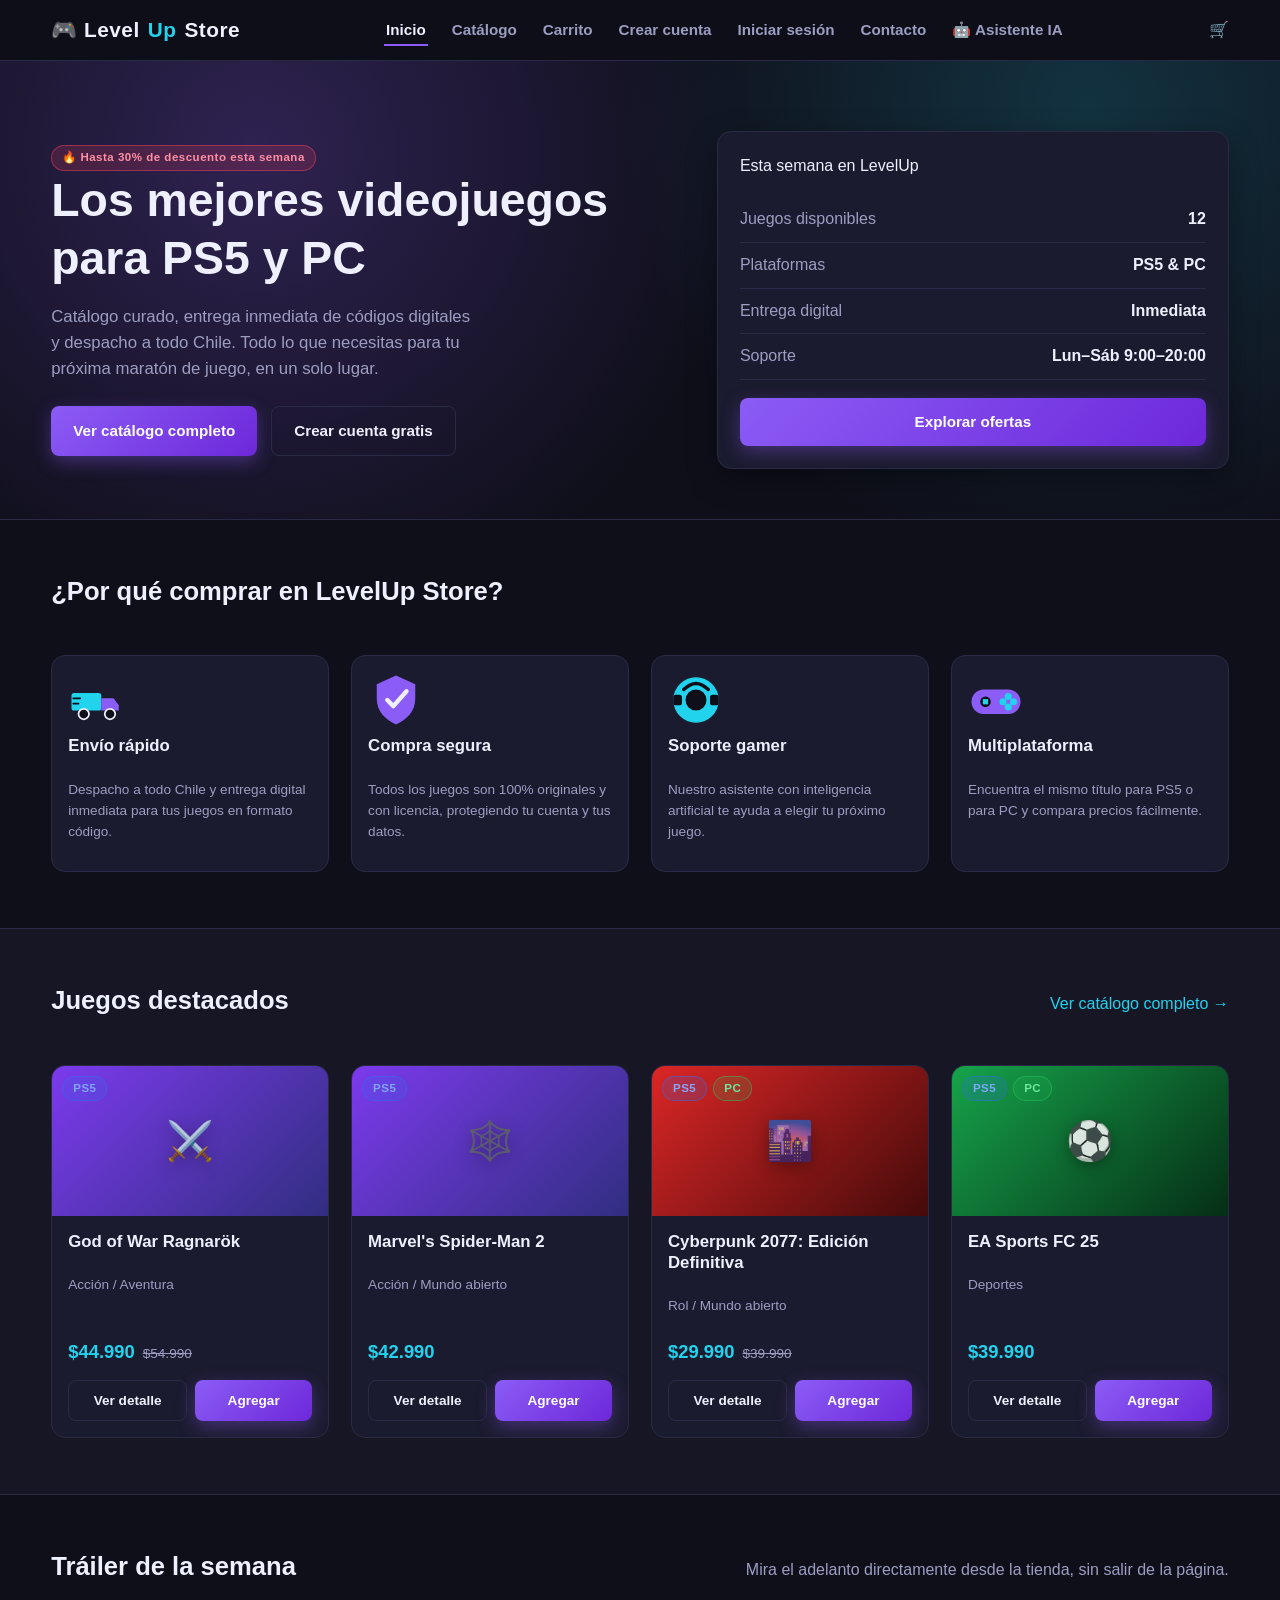
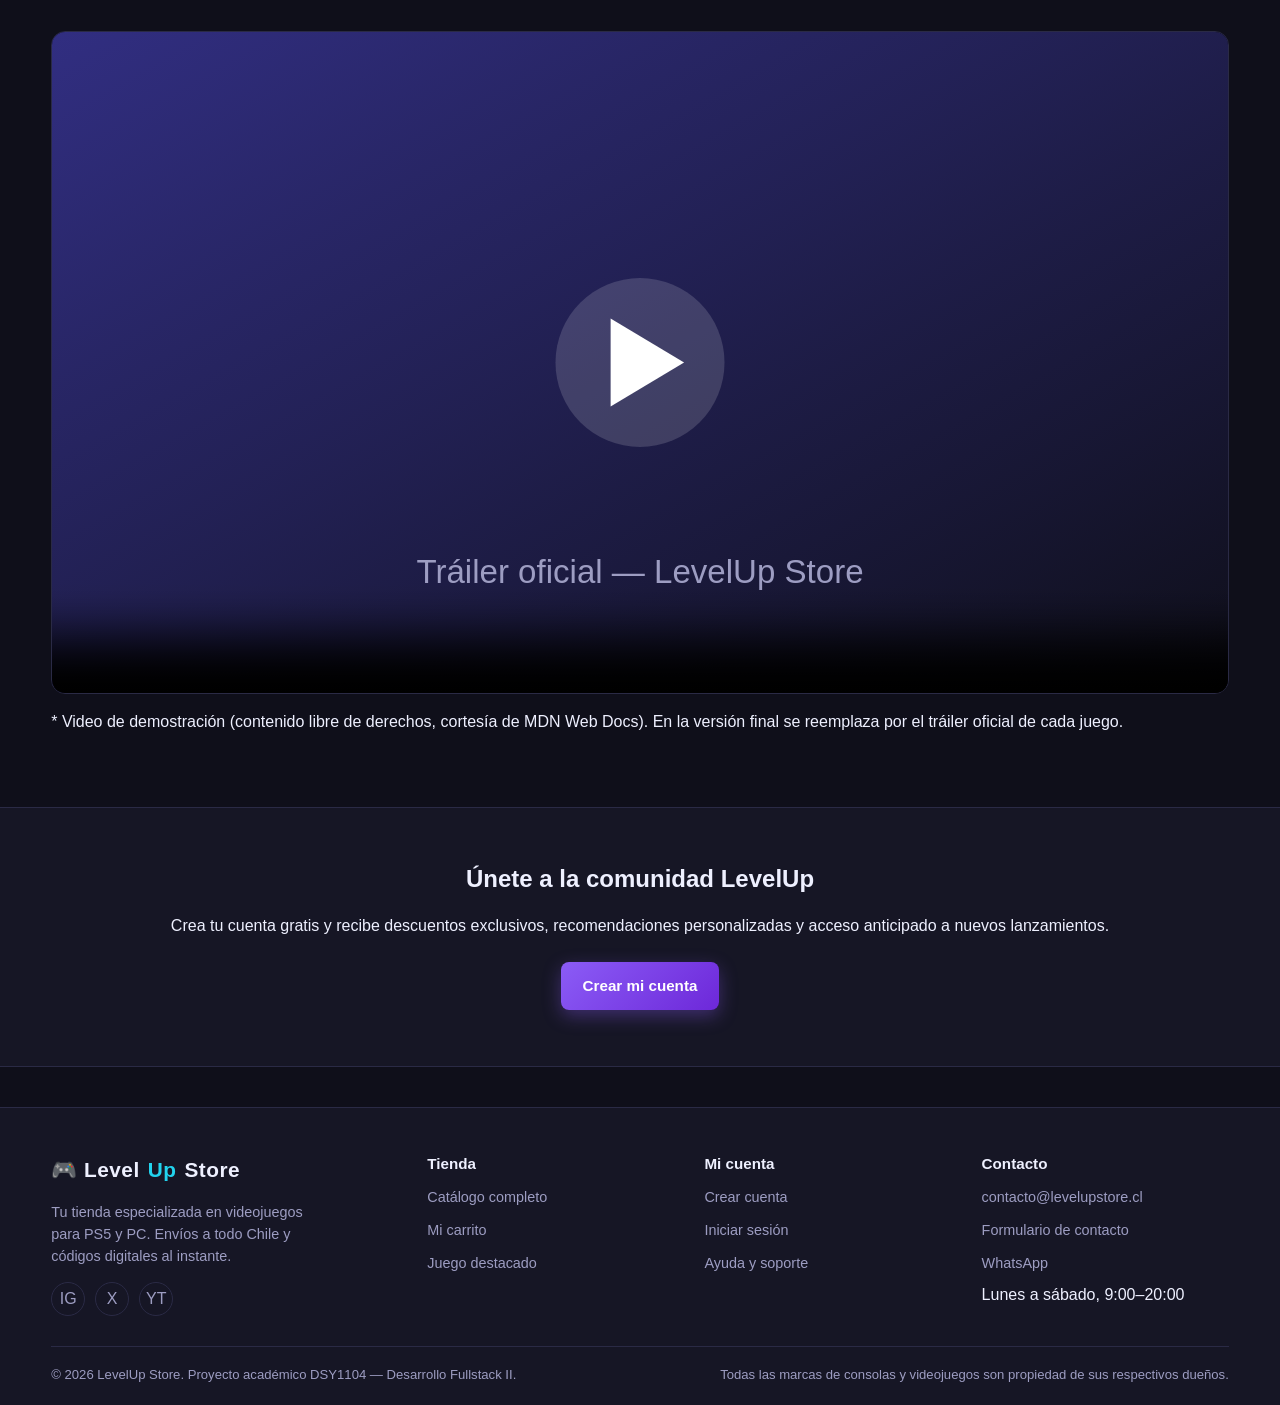
==== levelup-store/index.html @ f084bbf2 "Add files via upload version final pagina, quedan detalles" ====
<!DOCTYPE html>
<html lang="es">
<head>
    <meta charset="UTF-8">
    <meta name="viewport" content="width=device-width, initial-scale=1.0">
    <title>LevelUp Store | Tienda de videojuegos para PS5 y PC</title>
    <meta name="description" content="LevelUp Store: compra videojuegos originales para PlayStation 5 y PC. Envíos a todo Chile, códigos digitales al instante y soporte especializado.">
    <link rel="stylesheet" href="assets/css/styles.css">
</head>

<body>

    <a class="skip-link" href="#contenido">Saltar al contenido principal</a>

    <!-- =====================================================
         HEADER + NAV (presente en todas las páginas)
         ===================================================== -->
    <header class="site-header">
        <div class="contenedor navbar">

            <a href="index.html" class="logo">
                🎮 Level<span class="acento">Up</span> Store
            </a>

            <button
                id="botonMenu"
                class="menu-toggle"
                aria-label="Abrir menú de navegación"
                aria-expanded="false"
                aria-controls="navLinks">
                ☰
            </button>

            <ul id="navLinks" class="nav-links">
                <li><a href="index.html">Inicio</a></li>
                <li><a href="catalogo.html">Catálogo</a></li>
                <li><a href="carrito.html">Carrito</a></li>
                <li><a href="registro.html">Crear cuenta</a></li>
                <li><a href="login.html">Iniciar sesión</a></li>
                <li><a href="contacto.html">Contacto</a></li>
                <li><a href="asistente.html">🤖 Asistente IA</a></li>
            </ul>

            <div class="nav-acciones">
                <a href="carrito.html" class="carrito-link" aria-label="Ver carrito de compras">
                    🛒 <span id="carritoContador" class="carrito-badge" style="display:none;">0</span>
                </a>
            </div>

        </div>
    </header>


    <main id="contenido">

        <!-- =====================================================
             HERO / INICIO
             ===================================================== -->
        <section id="inicio" class="hero">
            <div class="contenedor hero-grid">

                <div>
                    <span class="badge badge-oferta">🔥 Hasta 30% de descuento esta semana</span>
                    <h1>Los mejores videojuegos para <span class="acento">PS5</span> y <span class="acento">PC</span></h1>
                    <p class="subtitulo">
                        Catálogo curado, entrega inmediata de códigos digitales y despacho
                        a todo Chile. Todo lo que necesitas para tu próxima maratón de
                        juego, en un solo lugar.
                    </p>

                    <div class="hero-acciones">
                        <a href="catalogo.html" class="btn btn-primario">Ver catálogo completo</a>
                        <a href="registro.html" class="btn btn-secundario">Crear cuenta gratis</a>
                    </div>
                </div>

                <div class="hero-visual" aria-hidden="false">
                    <p class="ayuda" style="margin-top:0;">Esta semana en LevelUp</p>
                    <ul class="lista-especificaciones">
                        <li><span>Juegos disponibles</span><strong id="statTotalJuegos">12</strong></li>
                        <li><span>Plataformas</span><strong>PS5 &amp; PC</strong></li>
                        <li><span>Entrega digital</span><strong>Inmediata</strong></li>
                        <li><span>Soporte</span><strong>Lun–Sáb 9:00–20:00</strong></li>
                    </ul>
                    <a href="catalogo.html" class="btn btn-primario btn-ancho">Explorar ofertas</a>
                </div>

            </div>
        </section>


        <!-- =====================================================
             POR QUÉ ELEGIRNOS (uso de <article> dentro de <section>)
             ===================================================== -->
        <section class="seccion" aria-labelledby="tituloBeneficios">
            <div class="contenedor">

                <div class="seccion-titulo">
                    <h2 id="tituloBeneficios">¿Por qué comprar en LevelUp Store?</h2>
                </div>

                <div class="grilla-juegos" style="grid-template-columns: repeat(auto-fill, minmax(220px,1fr));">

                    <article class="tarjeta-juego">
                        <div class="cuerpo">
                            <img src="assets/img/icono-envio.svg" width="56" height="56" alt="Ícono de camión de reparto representando envío rápido">
                            <h3>Envío rápido</h3>
                            <p class="genero">Despacho a todo Chile y entrega digital inmediata para tus juegos en formato código.</p>
                        </div>
                    </article>

                    <article class="tarjeta-juego">
                        <div class="cuerpo">
                            <img src="assets/img/icono-seguridad.svg" width="56" height="56" alt="Ícono de escudo representando compra segura">
                            <h3>Compra segura</h3>
                            <p class="genero">Todos los juegos son 100% originales y con licencia, protegiendo tu cuenta y tus datos.</p>
                        </div>
                    </article>

                    <article class="tarjeta-juego">
                        <div class="cuerpo">
                            <img src="assets/img/icono-soporte.svg" width="56" height="56" alt="Ícono de auriculares representando soporte al cliente">
                            <h3>Soporte gamer</h3>
                            <p class="genero">Nuestro asistente con inteligencia artificial te ayuda a elegir tu próximo juego.</p>
                        </div>
                    </article>

                    <article class="tarjeta-juego">
                        <div class="cuerpo">
                            <img src="assets/img/icono-controller.svg" width="56" height="56" alt="Ícono de control de videojuegos">
                            <h3>Multiplataforma</h3>
                            <p class="genero">Encuentra el mismo título para PS5 o para PC y compara precios fácilmente.</p>
                        </div>
                    </article>

                </div>
            </div>
        </section>


        <!-- =====================================================
             JUEGOS DESTACADOS
             ===================================================== -->
        <section class="seccion franja-alterna" aria-labelledby="tituloDestacados">
            <div class="contenedor">

                <div class="seccion-titulo">
                    <h2 id="tituloDestacados">Juegos destacados</h2>
                    <p><a href="catalogo.html">Ver catálogo completo →</a></p>
                </div>

                <div class="grilla-juegos">

                    <article class="tarjeta-juego">
                        <div class="portada tema-accion">
                            <div class="etiquetas"><span class="badge badge-ps5">PS5</span></div>
                            <span class="icono">⚔️</span>
                        </div>
                        <div class="cuerpo">
                            <h3>God of War Ragnarök</h3>
                            <p class="genero">Acción / Aventura</p>
                            <div class="precio">
                                <span class="actual">$44.990</span>
                                <span class="anterior">$54.990</span>
                            </div>
                            <div class="acciones">
                                <a href="producto.html?id=gow-ragnarok" class="btn btn-secundario">Ver detalle</a>
                                <button type="button" class="btn btn-primario" data-agregar="gow-ragnarok">Agregar</button>
                            </div>
                        </div>
                    </article>

                    <article class="tarjeta-juego">
                        <div class="portada tema-accion">
                            <div class="etiquetas"><span class="badge badge-ps5">PS5</span></div>
                            <span class="icono">🕸️</span>
                        </div>
                        <div class="cuerpo">
                            <h3>Marvel's Spider-Man 2</h3>
                            <p class="genero">Acción / Mundo abierto</p>
                            <div class="precio"><span class="actual">$42.990</span></div>
                            <div class="acciones">
                                <a href="producto.html?id=spiderman-2" class="btn btn-secundario">Ver detalle</a>
                                <button type="button" class="btn btn-primario" data-agregar="spiderman-2">Agregar</button>
                            </div>
                        </div>
                    </article>

                    <article class="tarjeta-juego">
                        <div class="portada tema-rol">
                            <div class="etiquetas"><span class="badge badge-ps5">PS5</span><span class="badge badge-pc">PC</span></div>
                            <span class="icono">🌆</span>
                        </div>
                        <div class="cuerpo">
                            <h3>Cyberpunk 2077: Edición Definitiva</h3>
                            <p class="genero">Rol / Mundo abierto</p>
                            <div class="precio">
                                <span class="actual">$29.990</span>
                                <span class="anterior">$39.990</span>
                            </div>
                            <div class="acciones">
                                <a href="producto.html?id=cyberpunk" class="btn btn-secundario">Ver detalle</a>
                                <button type="button" class="btn btn-primario" data-agregar="cyberpunk">Agregar</button>
                            </div>
                        </div>
                    </article>

                    <article class="tarjeta-juego">
                        <div class="portada tema-deporte">
                            <div class="etiquetas"><span class="badge badge-ps5">PS5</span><span class="badge badge-pc">PC</span></div>
                            <span class="icono">⚽</span>
                        </div>
                        <div class="cuerpo">
                            <h3>EA Sports FC 25</h3>
                            <p class="genero">Deportes</p>
                            <div class="precio"><span class="actual">$39.990</span></div>
                            <div class="acciones">
                                <a href="producto.html?id=eafc25" class="btn btn-secundario">Ver detalle</a>
                                <button type="button" class="btn btn-primario" data-agregar="eafc25">Agregar</button>
                            </div>
                        </div>
                    </article>

                </div>
            </div>
        </section>


        <!-- =====================================================
             VIDEO EMBEBIDO (tráiler)
             ===================================================== -->
        <section class="seccion" aria-labelledby="tituloTrailer">
            <div class="contenedor">

                <div class="seccion-titulo">
                    <h2 id="tituloTrailer">Tráiler de la semana</h2>
                    <p>Mira el adelanto directamente desde la tienda, sin salir de la página.</p>
                </div>

                <div class="video-envoltura">
                    <video
                        controls
                        preload="metadata"
                        poster="assets/img/poster-trailer.svg"
                        aria-label="Tráiler de videojuego de ejemplo">
                        <source src="https://interactive-examples.mdn.mozilla.net/media/cc0-videos/flower.mp4" type="video/mp4">
                        Tu navegador no soporta la reproducción de video incrustado.
                        <a href="https://interactive-examples.mdn.mozilla.net/media/cc0-videos/flower.mp4">
                            Descarga el video aquí
                        </a>.
                    </video>
                </div>
                <p class="ayuda">
                    * Video de demostración (contenido libre de derechos, cortesía de MDN Web Docs).
                    En la versión final se reemplaza por el tráiler oficial de cada juego.
                </p>

            </div>
        </section>


        <!-- =====================================================
             LLAMADO A LA ACCIÓN FINAL
             ===================================================== -->
        <section class="seccion franja-alterna" aria-labelledby="tituloCta">
            <div class="contenedor" style="text-align:center;">
                <h2 id="tituloCta">Únete a la comunidad LevelUp</h2>
                <p class="subtitulo" style="margin:0 auto 24px;">
                    Crea tu cuenta gratis y recibe descuentos exclusivos, recomendaciones
                    personalizadas y acceso anticipado a nuevos lanzamientos.
                </p>
                <a href="registro.html" class="btn btn-primario">Crear mi cuenta</a>
            </div>
        </section>

    </main>


    <!-- =====================================================
         FOOTER (presente en todas las páginas)
         ===================================================== -->
    <footer class="site-footer">
        <div class="contenedor footer-grid">

            <div class="footer-marca">
                <a href="index.html" class="logo">🎮 Level<span class="acento">Up</span> Store</a>
                <p>Tu tienda especializada en videojuegos para PS5 y PC. Envíos a todo Chile y códigos digitales al instante.</p>
                <div class="footer-social" aria-label="Redes sociales">
                    <a href="#" aria-label="Instagram">IG</a>
                    <a href="#" aria-label="X (Twitter)">X</a>
                    <a href="#" aria-label="YouTube">YT</a>
                </div>
            </div>

            <div>
                <h4>Tienda</h4>
                <ul>
                    <li><a href="catalogo.html">Catálogo completo</a></li>
                    <li><a href="carrito.html">Mi carrito</a></li>
                    <li><a href="producto.html?id=gow-ragnarok">Juego destacado</a></li>
                </ul>
            </div>

            <div>
                <h4>Mi cuenta</h4>
                <ul>
                    <li><a href="registro.html">Crear cuenta</a></li>
                    <li><a href="login.html">Iniciar sesión</a></li>
                    <li><a href="contacto.html">Ayuda y soporte</a></li>
                </ul>
            </div>

            <div>
                <h4>Contacto</h4>
                <ul>
                    <li><a href="mailto:contacto@levelupstore.cl">contacto@levelupstore.cl</a></li>
                    <li><a href="contacto.html">Formulario de contacto</a></li>
                    <li><a href="https://wa.me/56900000000" target="_blank" rel="noopener">WhatsApp</a></li>
                    <li>Lunes a sábado, 9:00–20:00</li>
                </ul>
            </div>

        </div>

        <div class="contenedor footer-legal">
            <span>© <span id="anioActual">2026</span> LevelUp Store. Proyecto académico DSY1104 — Desarrollo Fullstack II.</span>
            <span>Todas las marcas de consolas y videojuegos son propiedad de sus respectivos dueños.</span>
        </div>
    </footer>


    <script src="assets/js/datos-juegos.js"></script>
    <script src="assets/js/main.js"></script>
    <script>
        // Conecta los botones "Agregar" de esta página con el carrito global.
        document.querySelectorAll("[data-agregar]").forEach(function (boton) {
            boton.addEventListener("click", function () {
                const juego = buscarJuegoPorId(boton.dataset.agregar);
                if (juego) {
                    agregarAlCarrito(juego);
                }
            });
        });
    </script>

</body>
</html>
---- levelup-store/assets/css/styles.css ----
/* =========================================================================
   LEVELUP STORE — HOJA DE ESTILOS EXTERNA PERSONALIZADA
   Se enlaza desde TODAS las páginas HTML del sitio para garantizar una
   apariencia visual consistente (Requisito 1.d de la Evaluación Parcial 1).
   No depende de ningún framework externo (Bootstrap, Tailwind, etc.):
   100% CSS propio, para que el sitio funcione también sin conexión a
   internet durante la presentación.
   ========================================================================= */

/* -------------------------------------------------------------------------
   1. VARIABLES GLOBALES (Design Tokens)
   ------------------------------------------------------------------------- */
:root {
    --bg: #0f0f1a;
    --bg-alt: #161625;
    --bg-card: #1b1b2f;
    --borde: #2a2a45;

    --texto: #eef0ff;
    --texto-muted: #9d9dc2;

    --primario: #8b5cf6;
    --primario-oscuro: #6d28d9;
    --secundario: #22d3ee;
    --exito: #22c55e;
    --peligro: #f43f5e;
    --advertencia: #f59e0b;

    --ps5: #2f6fed;
    --pc: #22c55e;

    --radius: 14px;
    --radius-sm: 8px;
    --sombra: 0 10px 30px rgba(0, 0, 0, 0.35);
    --transicion: 0.2s ease-in-out;

    --fuente: "Segoe UI", Roboto, "Helvetica Neue", Arial, sans-serif;
}

/* -------------------------------------------------------------------------
   2. RESET Y BASE
   ------------------------------------------------------------------------- */
* {
    box-sizing: border-box;
}

html {
    scroll-behavior: smooth;
}

body {
    margin: 0;
    font-family: var(--fuente);
    background-color: var(--bg);
    color: var(--texto);
    line-height: 1.55;
}

img, svg, video {
    max-width: 100%;
    display: block;
}

a {
    color: var(--secundario);
    text-decoration: none;
}

a:hover {
    text-decoration: underline;
}

h1, h2, h3, h4 {
    line-height: 1.25;
    margin-top: 0;
}

.contenedor {
    width: 92%;
    max-width: 1180px;
    margin: 0 auto;
}

.skip-link {
    position: absolute;
    left: -999px;
    top: 0;
    background: var(--secundario);
    color: #05121a;
    padding: 8px 14px;
    border-radius: var(--radius-sm);
    z-index: 999;
}

.skip-link:focus {
    left: 10px;
    top: 10px;
}

.oculto-visualmente {
    position: absolute;
    width: 1px;
    height: 1px;
    overflow: hidden;
    clip: rect(0 0 0 0);
}

/* -------------------------------------------------------------------------
   3. ENCABEZADO / NAVEGACIÓN (header + nav, en todas las páginas)
   ------------------------------------------------------------------------- */
.site-header {
    position: sticky;
    top: 0;
    z-index: 50;
    background: rgba(15, 15, 26, 0.92);
    backdrop-filter: blur(6px);
    border-bottom: 1px solid var(--borde);
}

.navbar {
    display: flex;
    align-items: center;
    justify-content: space-between;
    padding: 14px 0;
}

.logo {
    display: flex;
    align-items: center;
    gap: 8px;
    font-size: 1.3rem;
    font-weight: 800;
    color: var(--texto);
    letter-spacing: 0.5px;
}

.logo span.acento {
    color: var(--secundario);
}

.nav-links {
    display: flex;
    align-items: center;
    gap: 22px;
    list-style: none;
    margin: 0;
    padding: 0;
}

.nav-links a {
    color: var(--texto-muted);
    font-weight: 600;
    font-size: 0.95rem;
    padding: 6px 2px;
    border-bottom: 2px solid transparent;
}

.nav-links a:hover,
.nav-links a.activo {
    color: var(--texto);
    text-decoration: none;
    border-bottom-color: var(--primario);
}

.nav-acciones {
    display: flex;
    align-items: center;
    gap: 14px;
}

.carrito-link {
    position: relative;
    display: inline-flex;
    align-items: center;
    gap: 6px;
    color: var(--texto);
    font-weight: 700;
}

.carrito-badge {
    background: var(--peligro);
    color: white;
    font-size: 0.7rem;
    font-weight: 800;
    padding: 1px 6px;
    border-radius: 999px;
    min-width: 18px;
    text-align: center;
}

.menu-toggle {
    display: none;
    background: none;
    border: 1px solid var(--borde);
    border-radius: var(--radius-sm);
    color: var(--texto);
    font-size: 1.3rem;
    padding: 4px 10px;
    cursor: pointer;
}

@media (max-width: 860px) {
    .menu-toggle {
        display: inline-flex;
    }

    .nav-links {
        position: absolute;
        top: 100%;
        left: 0;
        right: 0;
        background: var(--bg-alt);
        border-bottom: 1px solid var(--borde);
        flex-direction: column;
        align-items: flex-start;
        gap: 4px;
        padding: 10px 5%;
        display: none;
    }

    .nav-links.abierto {
        display: flex;
    }

    .nav-links a {
        width: 100%;
        padding: 10px 0;
        border-bottom: 1px solid var(--borde);
    }
}

/* -------------------------------------------------------------------------
   4. BOTONES Y BADGES
   ------------------------------------------------------------------------- */
.btn {
    display: inline-flex;
    align-items: center;
    justify-content: center;
    gap: 8px;
    padding: 12px 22px;
    border: none;
    border-radius: var(--radius-sm);
    font-weight: 700;
    font-size: 0.95rem;
    cursor: pointer;
    transition: transform var(--transicion), box-shadow var(--transicion), background var(--transicion);
    text-decoration: none;
}

.btn:active {
    transform: scale(0.97);
}

.btn-primario {
    background: linear-gradient(135deg, var(--primario), var(--primario-oscuro));
    color: white;
    box-shadow: 0 6px 18px rgba(139, 92, 246, 0.35);
}

.btn-primario:hover {
    box-shadow: 0 8px 22px rgba(139, 92, 246, 0.5);
}

.btn-secundario {
    background: transparent;
    color: var(--texto);
    border: 1px solid var(--borde);
}

.btn-secundario:hover {
    border-color: var(--secundario);
    color: var(--secundario);
}

.btn-exito {
    background: var(--exito);
    color: #06210f;
}

.btn-whatsapp {
    background: #22c55e;
    color: #06210f;
}

.btn-ancho {
    width: 100%;
}

.btn:disabled {
    opacity: 0.6;
    cursor: not-allowed;
}

.badge {
    display: inline-block;
    padding: 3px 10px;
    border-radius: 999px;
    font-size: 0.72rem;
    font-weight: 800;
    letter-spacing: 0.5px;
}

.badge-ps5 {
    background: rgba(47, 111, 237, 0.18);
    color: #7fa8ff;
    border: 1px solid rgba(47, 111, 237, 0.5);
}

.badge-pc {
    background: rgba(34, 197, 94, 0.15);
    color: #6ee7a0;
    border: 1px solid rgba(34, 197, 94, 0.5);
}

.badge-oferta {
    background: rgba(244, 63, 94, 0.18);
    color: #ff8fa3;
    border: 1px solid rgba(244, 63, 94, 0.5);
}

/* -------------------------------------------------------------------------
   5. HERO / SECCIONES DE INTRODUCCIÓN
   ------------------------------------------------------------------------- */
.hero {
    padding: 70px 0 50px;
    background: radial-gradient(circle at 20% 20%, rgba(139, 92, 246, 0.25), transparent 45%),
                radial-gradient(circle at 85% 10%, rgba(34, 211, 238, 0.18), transparent 40%);
    border-bottom: 1px solid var(--borde);
}

.hero-grid {
    display: grid;
    grid-template-columns: 1.1fr 0.9fr;
    gap: 40px;
    align-items: center;
}

.hero h1 {
    font-size: clamp(1.9rem, 4vw, 2.9rem);
    margin-bottom: 14px;
}

.hero p.subtitulo {
    color: var(--texto-muted);
    font-size: 1.05rem;
    max-width: 46ch;
    margin-bottom: 24px;
}

.hero-acciones {
    display: flex;
    gap: 14px;
    flex-wrap: wrap;
}

.hero-visual {
    background: var(--bg-card);
    border: 1px solid var(--borde);
    border-radius: var(--radius);
    padding: 22px;
    box-shadow: var(--sombra);
}

@media (max-width: 860px) {
    .hero-grid {
        grid-template-columns: 1fr;
    }
}

.page-hero {
    padding: 46px 0;
    border-bottom: 1px solid var(--borde);
    background: linear-gradient(180deg, rgba(139, 92, 246, 0.12), transparent);
}

.page-hero p {
    color: var(--texto-muted);
    max-width: 60ch;
}

/* -------------------------------------------------------------------------
   6. SECCIONES GENERALES
   ------------------------------------------------------------------------- */
.seccion {
    padding: 56px 0;
}

.seccion-titulo {
    display: flex;
    align-items: baseline;
    justify-content: space-between;
    gap: 12px;
    margin-bottom: 26px;
    flex-wrap: wrap;
}

.seccion-titulo h2 {
    font-size: 1.6rem;
}

.seccion-titulo p {
    color: var(--texto-muted);
    margin: 4px 0 0;
}

.franja-alterna {
    background: var(--bg-alt);
    border-top: 1px solid var(--borde);
    border-bottom: 1px solid var(--borde);
}

/* -------------------------------------------------------------------------
   7. GRILLA DE PRODUCTOS (articles de juegos)
   ------------------------------------------------------------------------- */
.grilla-juegos {
    display: grid;
    grid-template-columns: repeat(auto-fill, minmax(240px, 1fr));
    gap: 22px;
}

.tarjeta-juego {
    background: var(--bg-card);
    border: 1px solid var(--borde);
    border-radius: var(--radius);
    overflow: hidden;
    display: flex;
    flex-direction: column;
    transition: transform var(--transicion), border-color var(--transicion);
}

.tarjeta-juego:hover {
    transform: translateY(-4px);
    border-color: var(--primario);
}

.portada {
    height: 150px;
    display: flex;
    align-items: center;
    justify-content: center;
    font-size: 2.4rem;
    color: rgba(255, 255, 255, 0.85);
    position: relative;
}

.portada span.icono {
    filter: drop-shadow(0 4px 8px rgba(0, 0, 0, 0.4));
}

.portada .etiquetas {
    position: absolute;
    top: 10px;
    left: 10px;
    display: flex;
    gap: 6px;
}

.tarjeta-juego .cuerpo {
    padding: 16px;
    display: flex;
    flex-direction: column;
    gap: 8px;
    flex: 1;
}

.tarjeta-juego h3 {
    font-size: 1.05rem;
    margin: 0;
}

.tarjeta-juego .genero {
    color: var(--texto-muted);
    font-size: 0.85rem;
}

.tarjeta-juego .precio {
    margin-top: auto;
    display: flex;
    align-items: baseline;
    gap: 8px;
}

.precio .actual {
    font-size: 1.15rem;
    font-weight: 800;
    color: var(--secundario);
}

.precio .anterior {
    font-size: 0.85rem;
    color: var(--texto-muted);
    text-decoration: line-through;
}

.tarjeta-juego .cuerpo .acciones {
    display: flex;
    gap: 8px;
    margin-top: 6px;
}

.tarjeta-juego .acciones .btn {
    flex: 1;
    padding: 9px 10px;
    font-size: 0.85rem;
}

/* Gradientes distintos por género para diferenciar portadas sin usar
   imágenes con derechos de autor de terceros */
.tema-accion   { background: linear-gradient(135deg, #7c3aed, #312e81); }
.tema-mundo    { background: linear-gradient(135deg, #0891b2, #164e63); }
.tema-carreras { background: linear-gradient(135deg, #ea580c, #7c2d12); }
.tema-rol      { background: linear-gradient(135deg, #dc2626, #450a0a); }
.tema-deporte  { background: linear-gradient(135deg, #16a34a, #052e16); }
.tema-mundo2   { background: linear-gradient(135deg, #4338ca, #1e1b4b); }
.tema-sandbox  { background: linear-gradient(135deg, #ca8a04, #422006); }

/* -------------------------------------------------------------------------
   8. FILTROS DE CATÁLOGO
   ------------------------------------------------------------------------- */
.filtros {
    display: flex;
    gap: 10px;
    flex-wrap: wrap;
    margin-bottom: 26px;
}

.filtro-btn {
    background: var(--bg-card);
    border: 1px solid var(--borde);
    color: var(--texto-muted);
    padding: 9px 16px;
    border-radius: 999px;
    font-weight: 700;
    font-size: 0.85rem;
    cursor: pointer;
    transition: all var(--transicion);
}

.filtro-btn:hover {
    color: var(--texto);
}

.filtro-btn[aria-pressed="true"] {
    background: var(--primario);
    color: white;
    border-color: var(--primario);
}

.buscador {
    display: flex;
    gap: 10px;
    margin-bottom: 22px;
}

.buscador input {
    flex: 1;
}

.sin-resultados {
    text-align: center;
    color: var(--texto-muted);
    padding: 40px 0;
    display: none;
}

/* -------------------------------------------------------------------------
   9. FORMULARIOS
   ------------------------------------------------------------------------- */
.tarjeta-form {
    background: var(--bg-card);
    border: 1px solid var(--borde);
    border-radius: var(--radius);
    padding: 30px;
    box-shadow: var(--sombra);
}

.form-ancho-medio {
    max-width: 560px;
    margin: 0 auto;
}

.grupo-campo {
    margin-bottom: 20px;
}

.grupo-campo label {
    display: block;
    font-weight: 700;
    margin-bottom: 6px;
    font-size: 0.92rem;
}

.grupo-campo .ayuda {
    color: var(--texto-muted);
    font-size: 0.8rem;
    margin-top: 4px;
}

.grupo-campo .requerido {
    color: var(--peligro);
}

input,
select,
textarea {
    width: 100%;
    padding: 11px 13px;
    border-radius: var(--radius-sm);
    border: 1px solid var(--borde);
    background: var(--bg);
    color: var(--texto);
    font-size: 0.95rem;
    font-family: inherit;
}

input::placeholder,
textarea::placeholder {
    color: #6b6b93;
}

input:focus,
select:focus,
textarea:focus {
    outline: none;
    border-color: var(--secundario);
    box-shadow: 0 0 0 3px rgba(34, 211, 238, 0.18);
}

input[type="checkbox"],
input[type="radio"] {
    width: auto;
    accent-color: var(--primario);
}

input[type="range"] {
    padding: 0;
    accent-color: var(--primario);
}

input[type="color"] {
    height: 46px;
    padding: 4px;
}

/* Estados de validación (equivalentes propios a is-valid / is-invalid) */
.campo-invalido {
    border-color: var(--peligro) !important;
    box-shadow: 0 0 0 3px rgba(244, 63, 94, 0.15) !important;
}

.campo-valido {
    border-color: var(--exito) !important;
    box-shadow: 0 0 0 3px rgba(34, 197, 94, 0.15) !important;
}

.mensaje-error {
    color: #ff8095;
    font-size: 0.82rem;
    margin-top: 6px;
    min-height: 1.1em;
}

.mensaje-ok {
    color: #6ee7a0;
    font-size: 0.82rem;
    margin-top: 6px;
    min-height: 1.1em;
}

.opciones-inline {
    display: flex;
    gap: 18px;
    flex-wrap: wrap;
}

.opciones-inline label {
    display: flex;
    align-items: center;
    gap: 6px;
    font-weight: 500;
}

.check-linea {
    display: flex;
    align-items: flex-start;
    gap: 10px;
}

.check-linea label {
    font-weight: 500;
}

.medidor-fuerza {
    height: 6px;
    border-radius: 999px;
    background: var(--borde);
    margin-top: 8px;
    overflow: hidden;
}

.medidor-fuerza span {
    display: block;
    height: 100%;
    width: 0%;
    background: var(--peligro);
    transition: width var(--transicion), background var(--transicion);
}

.form-fila {
    display: grid;
    grid-template-columns: 1fr 1fr;
    gap: 16px;
}

@media (max-width: 600px) {
    .form-fila {
        grid-template-columns: 1fr;
    }
}

.mensaje-resultado {
    margin-top: 18px;
    padding: 14px 16px;
    border-radius: var(--radius-sm);
    font-weight: 600;
    display: none;
}

.mensaje-resultado.exito {
    display: block;
    background: rgba(34, 197, 94, 0.15);
    border: 1px solid rgba(34, 197, 94, 0.4);
    color: #6ee7a0;
}

.mensaje-resultado.error {
    display: block;
    background: rgba(244, 63, 94, 0.15);
    border: 1px solid rgba(244, 63, 94, 0.4);
    color: #ff8fa3;
}

/* -------------------------------------------------------------------------
   10. PRODUCTO / VIDEO EMBEBIDO
   ------------------------------------------------------------------------- */
.detalle-producto {
    display: grid;
    grid-template-columns: 1fr 1fr;
    gap: 40px;
    align-items: start;
}

@media (max-width: 900px) {
    .detalle-producto {
        grid-template-columns: 1fr;
    }
}

.video-envoltura {
    background: #000;
    border-radius: var(--radius);
    overflow: hidden;
    border: 1px solid var(--borde);
}

.video-envoltura video {
    width: 100%;
    display: block;
}

.lista-especificaciones {
    list-style: none;
    padding: 0;
    margin: 18px 0;
}

.lista-especificaciones li {
    display: flex;
    justify-content: space-between;
    padding: 10px 0;
    border-bottom: 1px solid var(--borde);
    color: var(--texto-muted);
}

.lista-especificaciones li strong {
    color: var(--texto);
}

/* -------------------------------------------------------------------------
   11. ASISTENTE IA Y WHATSAPP (contacto.html)
   ------------------------------------------------------------------------- */
.panel-ia {
    background: var(--bg-card);
    border: 1px solid var(--borde);
    border-radius: var(--radius);
    padding: 26px;
}

.aviso {
    background: rgba(245, 158, 11, 0.12);
    border: 1px solid rgba(245, 158, 11, 0.4);
    color: #ffd48a;
    padding: 12px 14px;
    border-radius: var(--radius-sm);
    font-size: 0.85rem;
    margin-bottom: 16px;
}

.respuesta-ia {
    margin-top: 16px;
    padding: 14px 16px;
    border-radius: var(--radius-sm);
    background: rgba(34, 211, 238, 0.1);
    border: 1px solid rgba(34, 211, 238, 0.35);
    display: none;
    white-space: pre-wrap;
}

.cargando-ia {
    margin-top: 14px;
    color: var(--texto-muted);
    display: none;
}

.tarjeta-whatsapp {
    text-align: center;
    padding: 34px 20px;
}

/* -------------------------------------------------------------------------
   12. PIE DE PÁGINA (footer, en todas las páginas)
   ------------------------------------------------------------------------- */
.site-footer {
    background: var(--bg-alt);
    border-top: 1px solid var(--borde);
    padding: 46px 0 20px;
    margin-top: 40px;
}

.footer-grid {
    display: grid;
    grid-template-columns: 1.4fr 1fr 1fr 1fr;
    gap: 30px;
}

@media (max-width: 860px) {
    .footer-grid {
        grid-template-columns: 1fr 1fr;
    }
}

@media (max-width: 560px) {
    .footer-grid {
        grid-template-columns: 1fr;
    }
}

.footer-grid h4 {
    font-size: 0.95rem;
    margin-bottom: 12px;
    color: var(--texto);
}

.footer-grid ul {
    list-style: none;
    padding: 0;
    margin: 0;
    display: flex;
    flex-direction: column;
    gap: 8px;
}

.footer-grid ul a {
    color: var(--texto-muted);
    font-size: 0.9rem;
}

.footer-grid ul a:hover {
    color: var(--secundario);
}

.footer-marca p {
    color: var(--texto-muted);
    font-size: 0.9rem;
    max-width: 32ch;
}

.footer-social {
    display: flex;
    gap: 10px;
    margin-top: 10px;
}

.footer-social a {
    border: 1px solid var(--borde);
    border-radius: 50%;
    width: 34px;
    height: 34px;
    display: flex;
    align-items: center;
    justify-content: center;
    color: var(--texto-muted);
}

.footer-legal {
    border-top: 1px solid var(--borde);
    margin-top: 30px;
    padding-top: 18px;
    display: flex;
    justify-content: space-between;
    flex-wrap: wrap;
    gap: 10px;
    color: var(--texto-muted);
    font-size: 0.82rem;
}

/* -------------------------------------------------------------------------
   13. MIGAS DE PAN / UTILIDADES
   ------------------------------------------------------------------------- */
.migas {
    color: var(--texto-muted);
    font-size: 0.85rem;
    margin-bottom: 18px;
}

.migas a {
    color: var(--texto-muted);
}

.toast {
    position: fixed;
    bottom: 20px;
    right: 20px;
    background: var(--bg-card);
    border: 1px solid var(--exito);
    color: var(--texto);
    padding: 14px 18px;
    border-radius: var(--radius-sm);
    box-shadow: var(--sombra);
    transform: translateY(20px);
    opacity: 0;
    pointer-events: none;
    transition: all 0.25s ease;
    z-index: 200;
}

.toast.visible {
    transform: translateY(0);
    opacity: 1;
}

.tabla-carrito {
    width: 100%;
    border-collapse: collapse;
    margin-bottom: 20px;
}

.tabla-carrito th,
.tabla-carrito td {
    text-align: left;
    padding: 12px 8px;
    border-bottom: 1px solid var(--borde);
    font-size: 0.9rem;
}

.tabla-carrito th {
    color: var(--texto-muted);
    font-weight: 700;
}

.resumen-pedido {
    background: var(--bg-card);
    border: 1px solid var(--borde);
    border-radius: var(--radius);
    padding: 22px;
}

.resumen-pedido dl {
    display: flex;
    justify-content: space-between;
    margin: 8px 0;
    color: var(--texto-muted);
}

.resumen-pedido dl.total {
    color: var(--texto);
    font-weight: 800;
    font-size: 1.1rem;
    border-top: 1px solid var(--borde);
    padding-top: 12px;
    margin-top: 12px;
}
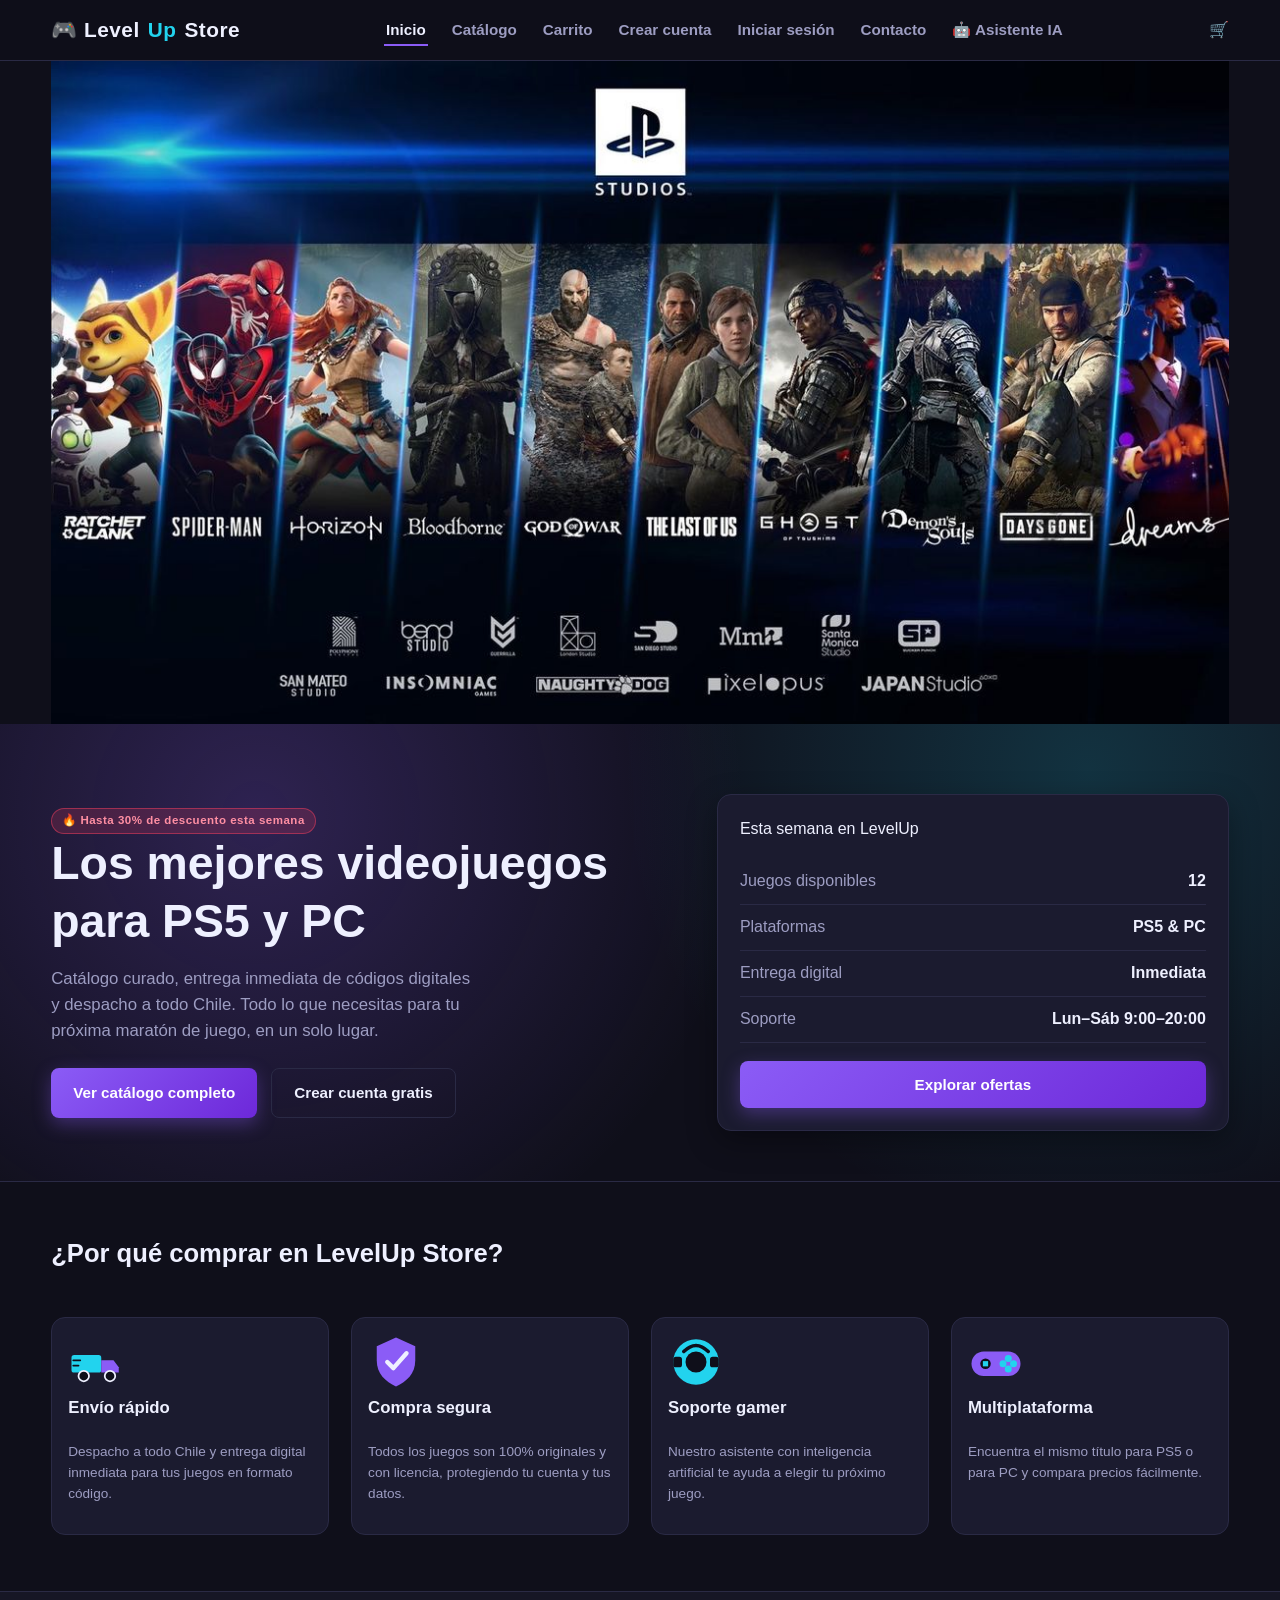
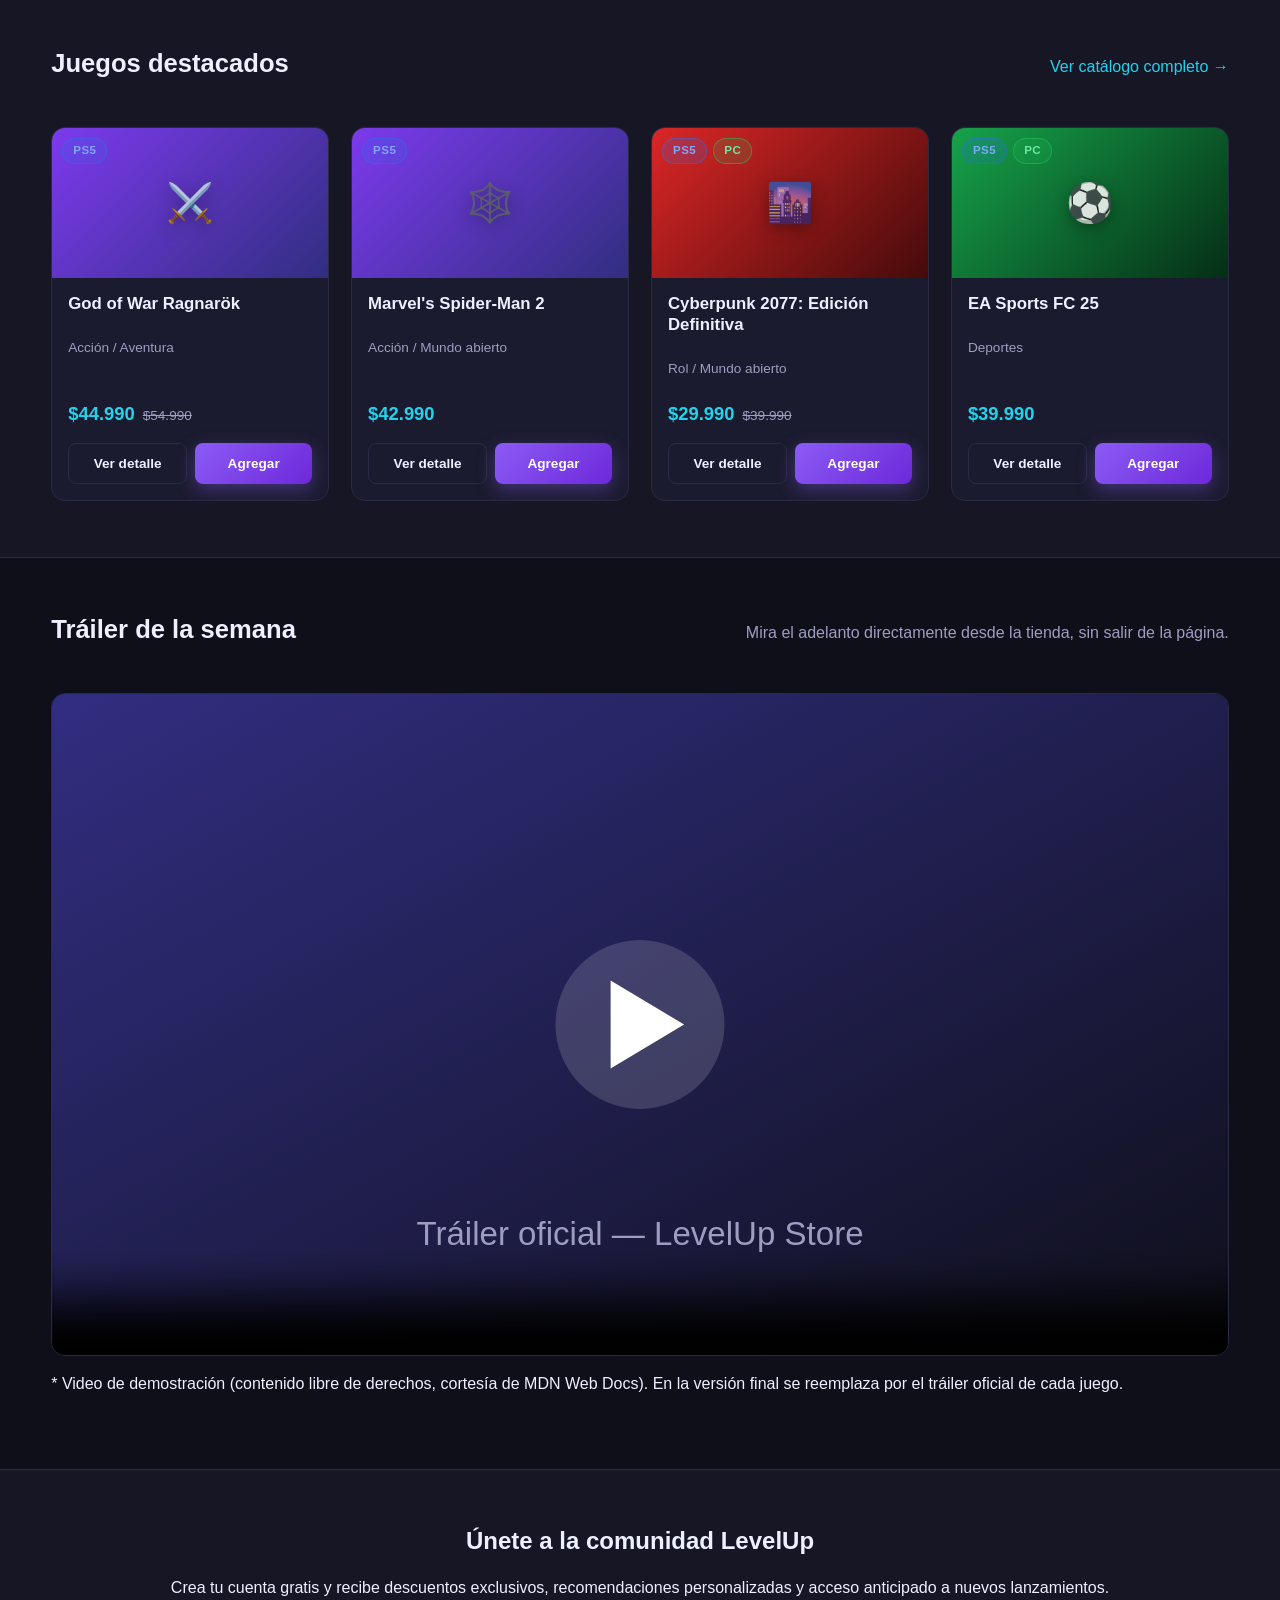
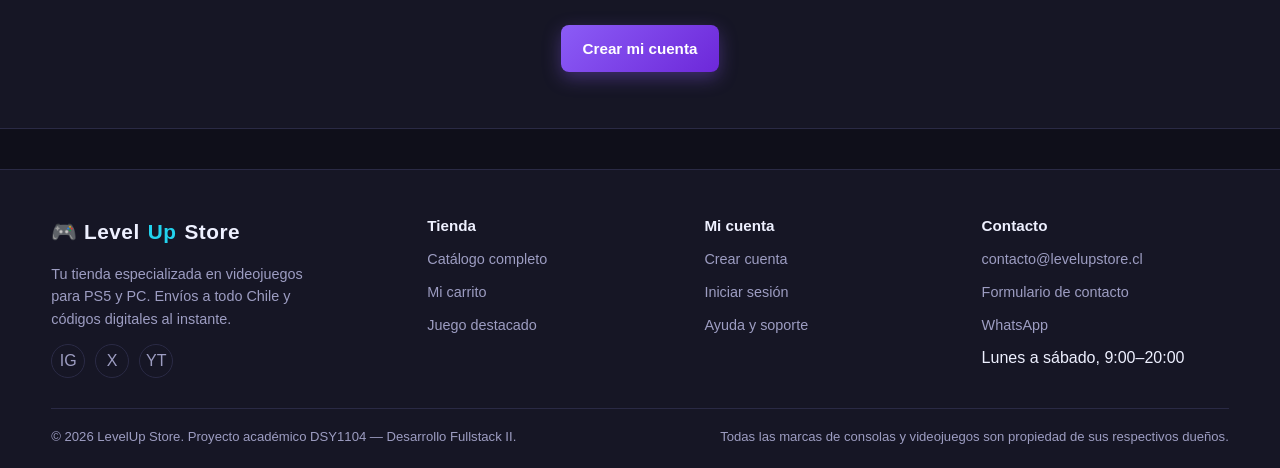
==== commit b09a6c41: "Update index.html" ====
--- a/levelup-store/index.html
+++ b/levelup-store/index.html
@@ -3,345 +3,963 @@
 <head>
     <meta charset="UTF-8">
     <meta name="viewport" content="width=device-width, initial-scale=1.0">
+
     <title>LevelUp Store | Tienda de videojuegos para PS5 y PC</title>
-    <meta name="description" content="LevelUp Store: compra videojuegos originales para PlayStation 5 y PC. Envíos a todo Chile, códigos digitales al instante y soporte especializado.">
+
+    <meta
+        name="description"
+        content="LevelUp Store: compra videojuegos originales para PlayStation 5 y PC. Envíos a todo Chile, códigos digitales al instante y soporte especializado.">
+
     <link rel="stylesheet" href="assets/css/styles.css">
 </head>
 
 <body>
 
-    <a class="skip-link" href="#contenido">Saltar al contenido principal</a>
+<a class="skip-link" href="#contenido">
+    Saltar al contenido principal
+</a>
+
+<!-- =====================================================
+     HEADER + NAV
+     ===================================================== -->
+
+<header class="site-header">
+    <div class="contenedor navbar">
+
+        <a href="index.html" class="logo">
+            🎮 Level<span class="acento">Up</span> Store
+        </a>
+
+        <button
+            id="botonMenu"
+            class="menu-toggle"
+            aria-label="Abrir menú de navegación"
+            aria-expanded="false"
+            aria-controls="navLinks">
+            ☰
+        </button>
+
+        <ul id="navLinks" class="nav-links">
+            <li><a href="index.html">Inicio</a></li>
+            <li><a href="catalogo.html">Catálogo</a></li>
+            <li><a href="carrito.html">Carrito</a></li>
+            <li><a href="registro.html">Crear cuenta</a></li>
+            <li><a href="login.html">Iniciar sesión</a></li>
+            <li><a href="contacto.html">Contacto</a></li>
+            <li><a href="asistente.html">🤖 Asistente IA</a></li>
+        </ul>
+
+        <div class="nav-acciones">
+            <a
+                href="carrito.html"
+                class="carrito-link"
+                aria-label="Ver carrito de compras">
+
+                🛒
+
+                <span
+                    id="carritoContador"
+                    class="carrito-badge"
+                    style="display:none;">
+                    0
+                </span>
+            </a>
+        </div>
+
+    </div>
+</header>
+
+
+<!-- =====================================================
+     BANNER - AGREGADO POR TI
+     ===================================================== -->
+
+<section class="banner-principal">
+
+    <div class="contenedor">
+
+        <a href="catalogo.html" class="banner-enlace">
+
+            <img
+                src="assets/img/857f8ee8a1dcd86b99ddb9aee222f812.jpg"
+                alt="Banner promocional LevelUp Store">
+
+        </a>
+
+    </div>
+
+</section>
+
+
+<!-- =====================================================
+     CONTENIDO PRINCIPAL
+     ===================================================== -->
+
+<main id="contenido">
 
     <!-- =====================================================
-         HEADER + NAV (presente en todas las páginas)
+         HERO / INICIO
          ===================================================== -->
-    <header class="site-header">
-        <div class="contenedor navbar">
+
+    <section id="inicio" class="hero">
+
+        <div class="contenedor hero-grid">
+
+            <div>
+
+                <span class="badge badge-oferta">
+                    🔥 Hasta 30% de descuento esta semana
+                </span>
+
+                <h1>
+                    Los mejores videojuegos para
+                    <span class="acento">PS5</span>
+                    y
+                    <span class="acento">PC</span>
+                </h1>
+
+                <p class="subtitulo">
+                    Catálogo curado, entrega inmediata de códigos digitales
+                    y despacho a todo Chile. Todo lo que necesitas para tu
+                    próxima maratón de juego, en un solo lugar.
+                </p>
+
+                <div class="hero-acciones">
+
+                    <a
+                        href="catalogo.html"
+                        class="btn btn-primario">
+
+                        Ver catálogo completo
+
+                    </a>
+
+                    <a
+                        href="registro.html"
+                        class="btn btn-secundario">
+
+                        Crear cuenta gratis
+
+                    </a>
+
+                </div>
+
+            </div>
+
+
+            <div class="hero-visual" aria-hidden="false">
+
+                <p class="ayuda" style="margin-top:0;">
+                    Esta semana en LevelUp
+                </p>
+
+                <ul class="lista-especificaciones">
+
+                    <li>
+                        <span>Juegos disponibles</span>
+                        <strong id="statTotalJuegos">12</strong>
+                    </li>
+
+                    <li>
+                        <span>Plataformas</span>
+                        <strong>PS5 &amp; PC</strong>
+                    </li>
+
+                    <li>
+                        <span>Entrega digital</span>
+                        <strong>Inmediata</strong>
+                    </li>
+
+                    <li>
+                        <span>Soporte</span>
+                        <strong>Lun–Sáb 9:00–20:00</strong>
+                    </li>
+
+                </ul>
+
+                <a
+                    href="catalogo.html"
+                    class="btn btn-primario btn-ancho">
+
+                    Explorar ofertas
+
+                </a>
+
+            </div>
+
+        </div>
+
+    </section>
+
+
+    <!-- =====================================================
+         POR QUÉ ELEGIRNOS
+         ===================================================== -->
+
+    <section
+        class="seccion"
+        aria-labelledby="tituloBeneficios">
+
+        <div class="contenedor">
+
+            <div class="seccion-titulo">
+
+                <h2 id="tituloBeneficios">
+                    ¿Por qué comprar en LevelUp Store?
+                </h2>
+
+            </div>
+
+
+            <div
+                class="grilla-juegos"
+                style="grid-template-columns: repeat(auto-fill, minmax(220px,1fr));">
+
+
+                <!-- ENVÍO -->
+
+                <article class="tarjeta-juego">
+
+                    <div class="cuerpo">
+
+                        <img
+                            src="assets/img/icono-envio.svg"
+                            width="56"
+                            height="56"
+                            alt="Ícono de camión de reparto representando envío rápido">
+
+                        <h3>
+                            Envío rápido
+                        </h3>
+
+                        <p class="genero">
+                            Despacho a todo Chile y entrega digital
+                            inmediata para tus juegos en formato código.
+                        </p>
+
+                    </div>
+
+                </article>
+
+
+                <!-- SEGURIDAD -->
+
+                <article class="tarjeta-juego">
+
+                    <div class="cuerpo">
+
+                        <img
+                            src="assets/img/icono-seguridad.svg"
+                            width="56"
+                            height="56"
+                            alt="Ícono de escudo representando compra segura">
+
+                        <h3>
+                            Compra segura
+                        </h3>
+
+                        <p class="genero">
+                            Todos los juegos son 100% originales y con
+                            licencia, protegiendo tu cuenta y tus datos.
+                        </p>
+
+                    </div>
+
+                </article>
+
+
+                <!-- SOPORTE -->
+
+                <article class="tarjeta-juego">
+
+                    <div class="cuerpo">
+
+                        <img
+                            src="assets/img/icono-soporte.svg"
+                            width="56"
+                            height="56"
+                            alt="Ícono de auriculares representando soporte al cliente">
+
+                        <h3>
+                            Soporte gamer
+                        </h3>
+
+                        <p class="genero">
+                            Nuestro asistente con inteligencia artificial
+                            te ayuda a elegir tu próximo juego.
+                        </p>
+
+                    </div>
+
+                </article>
+
+
+                <!-- MULTIPLATAFORMA -->
+
+                <article class="tarjeta-juego">
+
+                    <div class="cuerpo">
+
+                        <img
+                            src="assets/img/icono-controller.svg"
+                            width="56"
+                            height="56"
+                            alt="Ícono de control de videojuegos">
+
+                        <h3>
+                            Multiplataforma
+                        </h3>
+
+                        <p class="genero">
+                            Encuentra el mismo título para PS5 o para PC
+                            y compara precios fácilmente.
+                        </p>
+
+                    </div>
+
+                </article>
+
+            </div>
+
+        </div>
+
+    </section>
+
+
+    <!-- =====================================================
+         JUEGOS DESTACADOS
+         ===================================================== -->
+
+    <section
+        class="seccion franja-alterna"
+        aria-labelledby="tituloDestacados">
+
+        <div class="contenedor">
+
+
+            <div class="seccion-titulo">
+
+                <h2 id="tituloDestacados">
+                    Juegos destacados
+                </h2>
+
+                <p>
+                    <a href="catalogo.html">
+                        Ver catálogo completo →
+                    </a>
+                </p>
+
+            </div>
+
+
+            <div class="grilla-juegos">
+
+
+                <!-- GOD OF WAR -->
+
+                <article class="tarjeta-juego">
+
+                    <div class="portada tema-accion">
+
+                        <div class="etiquetas">
+
+                            <span class="badge badge-ps5">
+                                PS5
+                            </span>
+
+                        </div>
+
+                        <span class="icono">
+                            ⚔️
+                        </span>
+
+                    </div>
+
+
+                    <div class="cuerpo">
+
+                        <h3>
+                            God of War Ragnarök
+                        </h3>
+
+                        <p class="genero">
+                            Acción / Aventura
+                        </p>
+
+                        <div class="precio">
+
+                            <span class="actual">
+                                $44.990
+                            </span>
+
+                            <span class="anterior">
+                                $54.990
+                            </span>
+
+                        </div>
+
+
+                        <div class="acciones">
+
+                            <a
+                                href="producto.html?id=gow-ragnarok"
+                                class="btn btn-secundario">
+
+                                Ver detalle
+
+                            </a>
+
+                            <button
+                                type="button"
+                                class="btn btn-primario"
+                                data-agregar="gow-ragnarok">
+
+                                Agregar
+
+                            </button>
+
+                        </div>
+
+                    </div>
+
+                </article>
+
+
+                <!-- SPIDER-MAN -->
+
+                <article class="tarjeta-juego">
+
+                    <div class="portada tema-accion">
+
+                        <div class="etiquetas">
+
+                            <span class="badge badge-ps5">
+                                PS5
+                            </span>
+
+                        </div>
+
+                        <span class="icono">
+                            🕸️
+                        </span>
+
+                    </div>
+
+
+                    <div class="cuerpo">
+
+                        <h3>
+                            Marvel's Spider-Man 2
+                        </h3>
+
+                        <p class="genero">
+                            Acción / Mundo abierto
+                        </p>
+
+                        <div class="precio">
+
+                            <span class="actual">
+                                $42.990
+                            </span>
+
+                        </div>
+
+
+                        <div class="acciones">
+
+                            <a
+                                href="producto.html?id=spiderman-2"
+                                class="btn btn-secundario">
+
+                                Ver detalle
+
+                            </a>
+
+                            <button
+                                type="button"
+                                class="btn btn-primario"
+                                data-agregar="spiderman-2">
+
+                                Agregar
+
+                            </button>
+
+                        </div>
+
+                    </div>
+
+                </article>
+
+
+                <!-- CYBERPUNK -->
+
+                <article class="tarjeta-juego">
+
+                    <div class="portada tema-rol">
+
+                        <div class="etiquetas">
+
+                            <span class="badge badge-ps5">
+                                PS5
+                            </span>
+
+                            <span class="badge badge-pc">
+                                PC
+                            </span>
+
+                        </div>
+
+                        <span class="icono">
+                            🌆
+                        </span>
+
+                    </div>
+
+
+                    <div class="cuerpo">
+
+                        <h3>
+                            Cyberpunk 2077: Edición Definitiva
+                        </h3>
+
+                        <p class="genero">
+                            Rol / Mundo abierto
+                        </p>
+
+
+                        <div class="precio">
+
+                            <span class="actual">
+                                $29.990
+                            </span>
+
+                            <span class="anterior">
+                                $39.990
+                            </span>
+
+                        </div>
+
+
+                        <div class="acciones">
+
+                            <a
+                                href="producto.html?id=cyberpunk"
+                                class="btn btn-secundario">
+
+                                Ver detalle
+
+                            </a>
+
+                            <button
+                                type="button"
+                                class="btn btn-primario"
+                                data-agregar="cyberpunk">
+
+                                Agregar
+
+                            </button>
+
+                        </div>
+
+                    </div>
+
+                </article>
+
+
+                <!-- EA SPORTS -->
+
+                <article class="tarjeta-juego">
+
+                    <div class="portada tema-deporte">
+
+                        <div class="etiquetas">
+
+                            <span class="badge badge-ps5">
+                                PS5
+                            </span>
+
+                            <span class="badge badge-pc">
+                                PC
+                            </span>
+
+                        </div>
+
+                        <span class="icono">
+                            ⚽
+                        </span>
+
+                    </div>
+
+
+                    <div class="cuerpo">
+
+                        <h3>
+                            EA Sports FC 25
+                        </h3>
+
+                        <p class="genero">
+                            Deportes
+                        </p>
+
+
+                        <div class="precio">
+
+                            <span class="actual">
+                                $39.990
+                            </span>
+
+                        </div>
+
+
+                        <div class="acciones">
+
+                            <a
+                                href="producto.html?id=eafc25"
+                                class="btn btn-secundario">
+
+                                Ver detalle
+
+                            </a>
+
+                            <button
+                                type="button"
+                                class="btn btn-primario"
+                                data-agregar="eafc25">
+
+                                Agregar
+
+                            </button>
+
+                        </div>
+
+                    </div>
+
+                </article>
+
+            </div>
+
+        </div>
+
+    </section>
+
+
+    <!-- =====================================================
+         TRÁILER
+         ===================================================== -->
+
+    <section
+        class="seccion"
+        aria-labelledby="tituloTrailer">
+
+        <div class="contenedor">
+
+
+            <div class="seccion-titulo">
+
+                <h2 id="tituloTrailer">
+                    Tráiler de la semana
+                </h2>
+
+                <p>
+                    Mira el adelanto directamente desde la tienda,
+                    sin salir de la página.
+                </p>
+
+            </div>
+
+
+            <div class="video-envoltura">
+
+                <video
+                    controls
+                    preload="metadata"
+                    poster="assets/img/poster-trailer.svg"
+                    aria-label="Tráiler de videojuego de ejemplo">
+
+                    <source
+                        src="https://interactive-examples.mdn.mozilla.net/media/cc0-videos/flower.mp4"
+                        type="video/mp4">
+
+                    Tu navegador no soporta la reproducción
+                    de video incrustado.
+
+                    <a href="https://interactive-examples.mdn.mozilla.net/media/cc0-videos/flower.mp4">
+                        Descarga el video aquí
+                    </a>.
+
+                </video>
+
+            </div>
+
+
+            <p class="ayuda">
+
+                * Video de demostración
+                (contenido libre de derechos, cortesía de MDN Web Docs).
+                En la versión final se reemplaza por el tráiler oficial
+                de cada juego.
+
+            </p>
+
+        </div>
+
+    </section>
+
+
+    <!-- =====================================================
+         LLAMADO A LA ACCIÓN
+         ===================================================== -->
+
+    <section
+        class="seccion franja-alterna"
+        aria-labelledby="tituloCta">
+
+        <div
+            class="contenedor"
+            style="text-align:center;">
+
+            <h2 id="tituloCta">
+                Únete a la comunidad LevelUp
+            </h2>
+
+
+            <p
+                class="subtitulo"
+                style="margin:0 auto 24px;">
+
+                Crea tu cuenta gratis y recibe descuentos exclusivos,
+                recomendaciones personalizadas y acceso anticipado
+                a nuevos lanzamientos.
+
+            </p>
+
+
+            <a
+                href="registro.html"
+                class="btn btn-primario">
+
+                Crear mi cuenta
+
+            </a>
+
+        </div>
+
+    </section>
+
+</main>
+
+
+<!-- =====================================================
+     FOOTER
+     ===================================================== -->
+
+<footer class="site-footer">
+
+    <div class="contenedor footer-grid">
+
+
+        <div class="footer-marca">
 
             <a href="index.html" class="logo">
+
                 🎮 Level<span class="acento">Up</span> Store
+
             </a>
 
-            <button
-                id="botonMenu"
-                class="menu-toggle"
-                aria-label="Abrir menú de navegación"
-                aria-expanded="false"
-                aria-controls="navLinks">
-                ☰
-            </button>
-
-            <ul id="navLinks" class="nav-links">
-                <li><a href="index.html">Inicio</a></li>
-                <li><a href="catalogo.html">Catálogo</a></li>
-                <li><a href="carrito.html">Carrito</a></li>
-                <li><a href="registro.html">Crear cuenta</a></li>
-                <li><a href="login.html">Iniciar sesión</a></li>
-                <li><a href="contacto.html">Contacto</a></li>
-                <li><a href="asistente.html">🤖 Asistente IA</a></li>
+            <p>
+                Tu tienda especializada en videojuegos para PS5 y PC.
+                Envíos a todo Chile y códigos digitales al instante.
+            </p>
+
+            <div
+                class="footer-social"
+                aria-label="Redes sociales">
+
+                <a href="#" aria-label="Instagram">
+                    IG
+                </a>
+
+                <a href="#" aria-label="X (Twitter)">
+                    X
+                </a>
+
+                <a href="#" aria-label="YouTube">
+                    YT
+                </a>
+
+            </div>
+
+        </div>
+
+
+        <div>
+
+            <h4>
+                Tienda
+            </h4>
+
+            <ul>
+
+                <li>
+                    <a href="catalogo.html">
+                        Catálogo completo
+                    </a>
+                </li>
+
+                <li>
+                    <a href="carrito.html">
+                        Mi carrito
+                    </a>
+                </li>
+
+                <li>
+                    <a href="producto.html?id=gow-ragnarok">
+                        Juego destacado
+                    </a>
+                </li>
+
             </ul>
 
-            <div class="nav-acciones">
-                <a href="carrito.html" class="carrito-link" aria-label="Ver carrito de compras">
-                    🛒 <span id="carritoContador" class="carrito-badge" style="display:none;">0</span>
-                </a>
-            </div>
-
         </div>
-    </header>
-
-
-    <main id="contenido">
-
-        <!-- =====================================================
-             HERO / INICIO
-             ===================================================== -->
-        <section id="inicio" class="hero">
-            <div class="contenedor hero-grid">
-
-                <div>
-                    <span class="badge badge-oferta">🔥 Hasta 30% de descuento esta semana</span>
-                    <h1>Los mejores videojuegos para <span class="acento">PS5</span> y <span class="acento">PC</span></h1>
-                    <p class="subtitulo">
-                        Catálogo curado, entrega inmediata de códigos digitales y despacho
-                        a todo Chile. Todo lo que necesitas para tu próxima maratón de
-                        juego, en un solo lugar.
-                    </p>
-
-                    <div class="hero-acciones">
-                        <a href="catalogo.html" class="btn btn-primario">Ver catálogo completo</a>
-                        <a href="registro.html" class="btn btn-secundario">Crear cuenta gratis</a>
-                    </div>
-                </div>
-
-                <div class="hero-visual" aria-hidden="false">
-                    <p class="ayuda" style="margin-top:0;">Esta semana en LevelUp</p>
-                    <ul class="lista-especificaciones">
-                        <li><span>Juegos disponibles</span><strong id="statTotalJuegos">12</strong></li>
-                        <li><span>Plataformas</span><strong>PS5 &amp; PC</strong></li>
-                        <li><span>Entrega digital</span><strong>Inmediata</strong></li>
-                        <li><span>Soporte</span><strong>Lun–Sáb 9:00–20:00</strong></li>
-                    </ul>
-                    <a href="catalogo.html" class="btn btn-primario btn-ancho">Explorar ofertas</a>
-                </div>
-
-            </div>
-        </section>
-
-
-        <!-- =====================================================
-             POR QUÉ ELEGIRNOS (uso de <article> dentro de <section>)
-             ===================================================== -->
-        <section class="seccion" aria-labelledby="tituloBeneficios">
-            <div class="contenedor">
-
-                <div class="seccion-titulo">
-                    <h2 id="tituloBeneficios">¿Por qué comprar en LevelUp Store?</h2>
-                </div>
-
-                <div class="grilla-juegos" style="grid-template-columns: repeat(auto-fill, minmax(220px,1fr));">
-
-                    <article class="tarjeta-juego">
-                        <div class="cuerpo">
-                            <img src="assets/img/icono-envio.svg" width="56" height="56" alt="Ícono de camión de reparto representando envío rápido">
-                            <h3>Envío rápido</h3>
-                            <p class="genero">Despacho a todo Chile y entrega digital inmediata para tus juegos en formato código.</p>
-                        </div>
-                    </article>
-
-                    <article class="tarjeta-juego">
-                        <div class="cuerpo">
-                            <img src="assets/img/icono-seguridad.svg" width="56" height="56" alt="Ícono de escudo representando compra segura">
-                            <h3>Compra segura</h3>
-                            <p class="genero">Todos los juegos son 100% originales y con licencia, protegiendo tu cuenta y tus datos.</p>
-                        </div>
-                    </article>
-
-                    <article class="tarjeta-juego">
-                        <div class="cuerpo">
-                            <img src="assets/img/icono-soporte.svg" width="56" height="56" alt="Ícono de auriculares representando soporte al cliente">
-                            <h3>Soporte gamer</h3>
-                            <p class="genero">Nuestro asistente con inteligencia artificial te ayuda a elegir tu próximo juego.</p>
-                        </div>
-                    </article>
-
-                    <article class="tarjeta-juego">
-                        <div class="cuerpo">
-                            <img src="assets/img/icono-controller.svg" width="56" height="56" alt="Ícono de control de videojuegos">
-                            <h3>Multiplataforma</h3>
-                            <p class="genero">Encuentra el mismo título para PS5 o para PC y compara precios fácilmente.</p>
-                        </div>
-                    </article>
-
-                </div>
-            </div>
-        </section>
-
-
-        <!-- =====================================================
-             JUEGOS DESTACADOS
-             ===================================================== -->
-        <section class="seccion franja-alterna" aria-labelledby="tituloDestacados">
-            <div class="contenedor">
-
-                <div class="seccion-titulo">
-                    <h2 id="tituloDestacados">Juegos destacados</h2>
-                    <p><a href="catalogo.html">Ver catálogo completo →</a></p>
-                </div>
-
-                <div class="grilla-juegos">
-
-                    <article class="tarjeta-juego">
-                        <div class="portada tema-accion">
-                            <div class="etiquetas"><span class="badge badge-ps5">PS5</span></div>
-                            <span class="icono">⚔️</span>
-                        </div>
-                        <div class="cuerpo">
-                            <h3>God of War Ragnarök</h3>
-                            <p class="genero">Acción / Aventura</p>
-                            <div class="precio">
-                                <span class="actual">$44.990</span>
-                                <span class="anterior">$54.990</span>
-                            </div>
-                            <div class="acciones">
-                                <a href="producto.html?id=gow-ragnarok" class="btn btn-secundario">Ver detalle</a>
-                                <button type="button" class="btn btn-primario" data-agregar="gow-ragnarok">Agregar</button>
-                            </div>
-                        </div>
-                    </article>
-
-                    <article class="tarjeta-juego">
-                        <div class="portada tema-accion">
-                            <div class="etiquetas"><span class="badge badge-ps5">PS5</span></div>
-                            <span class="icono">🕸️</span>
-                        </div>
-                        <div class="cuerpo">
-                            <h3>Marvel's Spider-Man 2</h3>
-                            <p class="genero">Acción / Mundo abierto</p>
-                            <div class="precio"><span class="actual">$42.990</span></div>
-                            <div class="acciones">
-                                <a href="producto.html?id=spiderman-2" class="btn btn-secundario">Ver detalle</a>
-                                <button type="button" class="btn btn-primario" data-agregar="spiderman-2">Agregar</button>
-                            </div>
-                        </div>
-                    </article>
-
-                    <article class="tarjeta-juego">
-                        <div class="portada tema-rol">
-                            <div class="etiquetas"><span class="badge badge-ps5">PS5</span><span class="badge badge-pc">PC</span></div>
-                            <span class="icono">🌆</span>
-                        </div>
-                        <div class="cuerpo">
-                            <h3>Cyberpunk 2077: Edición Definitiva</h3>
-                            <p class="genero">Rol / Mundo abierto</p>
-                            <div class="precio">
-                                <span class="actual">$29.990</span>
-                                <span class="anterior">$39.990</span>
-                            </div>
-                            <div class="acciones">
-                                <a href="producto.html?id=cyberpunk" class="btn btn-secundario">Ver detalle</a>
-                                <button type="button" class="btn btn-primario" data-agregar="cyberpunk">Agregar</button>
-                            </div>
-                        </div>
-                    </article>
-
-                    <article class="tarjeta-juego">
-                        <div class="portada tema-deporte">
-                            <div class="etiquetas"><span class="badge badge-ps5">PS5</span><span class="badge badge-pc">PC</span></div>
-                            <span class="icono">⚽</span>
-                        </div>
-                        <div class="cuerpo">
-                            <h3>EA Sports FC 25</h3>
-                            <p class="genero">Deportes</p>
-                            <div class="precio"><span class="actual">$39.990</span></div>
-                            <div class="acciones">
-                                <a href="producto.html?id=eafc25" class="btn btn-secundario">Ver detalle</a>
-                                <button type="button" class="btn btn-primario" data-agregar="eafc25">Agregar</button>
-                            </div>
-                        </div>
-                    </article>
-
-                </div>
-            </div>
-        </section>
-
-
-        <!-- =====================================================
-             VIDEO EMBEBIDO (tráiler)
-             ===================================================== -->
-        <section class="seccion" aria-labelledby="tituloTrailer">
-            <div class="contenedor">
-
-                <div class="seccion-titulo">
-                    <h2 id="tituloTrailer">Tráiler de la semana</h2>
-                    <p>Mira el adelanto directamente desde la tienda, sin salir de la página.</p>
-                </div>
-
-                <div class="video-envoltura">
-                    <video
-                        controls
-                        preload="metadata"
-                        poster="assets/img/poster-trailer.svg"
-                        aria-label="Tráiler de videojuego de ejemplo">
-                        <source src="https://interactive-examples.mdn.mozilla.net/media/cc0-videos/flower.mp4" type="video/mp4">
-                        Tu navegador no soporta la reproducción de video incrustado.
-                        <a href="https://interactive-examples.mdn.mozilla.net/media/cc0-videos/flower.mp4">
-                            Descarga el video aquí
-                        </a>.
-                    </video>
-                </div>
-                <p class="ayuda">
-                    * Video de demostración (contenido libre de derechos, cortesía de MDN Web Docs).
-                    En la versión final se reemplaza por el tráiler oficial de cada juego.
-                </p>
-
-            </div>
-        </section>
-
-
-        <!-- =====================================================
-             LLAMADO A LA ACCIÓN FINAL
-             ===================================================== -->
-        <section class="seccion franja-alterna" aria-labelledby="tituloCta">
-            <div class="contenedor" style="text-align:center;">
-                <h2 id="tituloCta">Únete a la comunidad LevelUp</h2>
-                <p class="subtitulo" style="margin:0 auto 24px;">
-                    Crea tu cuenta gratis y recibe descuentos exclusivos, recomendaciones
-                    personalizadas y acceso anticipado a nuevos lanzamientos.
-                </p>
-                <a href="registro.html" class="btn btn-primario">Crear mi cuenta</a>
-            </div>
-        </section>
-
-    </main>
-
-
-    <!-- =====================================================
-         FOOTER (presente en todas las páginas)
-         ===================================================== -->
-    <footer class="site-footer">
-        <div class="contenedor footer-grid">
-
-            <div class="footer-marca">
-                <a href="index.html" class="logo">🎮 Level<span class="acento">Up</span> Store</a>
-                <p>Tu tienda especializada en videojuegos para PS5 y PC. Envíos a todo Chile y códigos digitales al instante.</p>
-                <div class="footer-social" aria-label="Redes sociales">
-                    <a href="#" aria-label="Instagram">IG</a>
-                    <a href="#" aria-label="X (Twitter)">X</a>
-                    <a href="#" aria-label="YouTube">YT</a>
-                </div>
-            </div>
-
-            <div>
-                <h4>Tienda</h4>
-                <ul>
-                    <li><a href="catalogo.html">Catálogo completo</a></li>
-                    <li><a href="carrito.html">Mi carrito</a></li>
-                    <li><a href="producto.html?id=gow-ragnarok">Juego destacado</a></li>
-                </ul>
-            </div>
-
-            <div>
-                <h4>Mi cuenta</h4>
-                <ul>
-                    <li><a href="registro.html">Crear cuenta</a></li>
-                    <li><a href="login.html">Iniciar sesión</a></li>
-                    <li><a href="contacto.html">Ayuda y soporte</a></li>
-                </ul>
-            </div>
-
-            <div>
-                <h4>Contacto</h4>
-                <ul>
-                    <li><a href="mailto:contacto@levelupstore.cl">contacto@levelupstore.cl</a></li>
-                    <li><a href="contacto.html">Formulario de contacto</a></li>
-                    <li><a href="https://wa.me/56900000000" target="_blank" rel="noopener">WhatsApp</a></li>
-                    <li>Lunes a sábado, 9:00–20:00</li>
-                </ul>
-            </div>
+
+
+        <div>
+
+            <h4>
+                Mi cuenta
+            </h4>
+
+            <ul>
+
+                <li>
+                    <a href="registro.html">
+                        Crear cuenta
+                    </a>
+                </li>
+
+                <li>
+                    <a href="login.html">
+                        Iniciar sesión
+                    </a>
+                </li>
+
+                <li>
+                    <a href="contacto.html">
+                        Ayuda y soporte
+                    </a>
+                </li>
+
+            </ul>
 
         </div>
 
-        <div class="contenedor footer-legal">
-            <span>© <span id="anioActual">2026</span> LevelUp Store. Proyecto académico DSY1104 — Desarrollo Fullstack II.</span>
-            <span>Todas las marcas de consolas y videojuegos son propiedad de sus respectivos dueños.</span>
+
+        <div>
+
+            <h4>
+                Contacto
+            </h4>
+
+            <ul>
+
+                <li>
+                    <a href="mailto:contacto@levelupstore.cl">
+                        contacto@levelupstore.cl
+                    </a>
+                </li>
+
+                <li>
+                    <a href="contacto.html">
+                        Formulario de contacto
+                    </a>
+                </li>
+
+                <li>
+                    <a
+                        href="https://wa.me/56900000000"
+                        target="_blank"
+                        rel="noopener">
+
+                        WhatsApp
+
+                    </a>
+                </li>
+
+                <li>
+                    Lunes a sábado, 9:00–20:00
+                </li>
+
+            </ul>
+
         </div>
-    </footer>
-
-
-    <script src="assets/js/datos-juegos.js"></script>
-    <script src="assets/js/main.js"></script>
-    <script>
-        // Conecta los botones "Agregar" de esta página con el carrito global.
-        document.querySelectorAll("[data-agregar]").forEach(function (boton) {
-            boton.addEventListener("click", function () {
-                const juego = buscarJuegoPorId(boton.dataset.agregar);
-                if (juego) {
-                    agregarAlCarrito(juego);
+
+    </div>
+
+
+    <div class="contenedor footer-legal">
+
+        <span>
+
+            ©
+            <span id="anioActual">
+                2026
+            </span>
+
+            LevelUp Store.
+            Proyecto académico DSY1104 —
+            Desarrollo Fullstack II.
+
+        </span>
+
+
+        <span>
+
+            Todas las marcas de consolas y videojuegos
+            son propiedad de sus respectivos dueños.
+
+        </span>
+
+    </div>
+
+</footer>
+
+
+<!-- =====================================================
+     JAVASCRIPT
+     ===================================================== -->
+
+<script src="assets/js/datos-juegos.js"></script>
+<script src="assets/js/main.js"></script>
+
+<script>
+
+    // Conecta los botones Agregar con el carrito
+
+    document
+        .querySelectorAll("[data-agregar]")
+        .forEach(function (boton) {
+
+            boton.addEventListener(
+                "click",
+                function () {
+
+                    const juego =
+                        buscarJuegoPorId(
+                            boton.dataset.agregar
+                        );
+
+                    if (juego) {
+
+                        agregarAlCarrito(juego);
+
+                    }
+
                 }
-            });
+            );
+
         });
-    </script>
+
+</script>
 
 </body>
 </html>
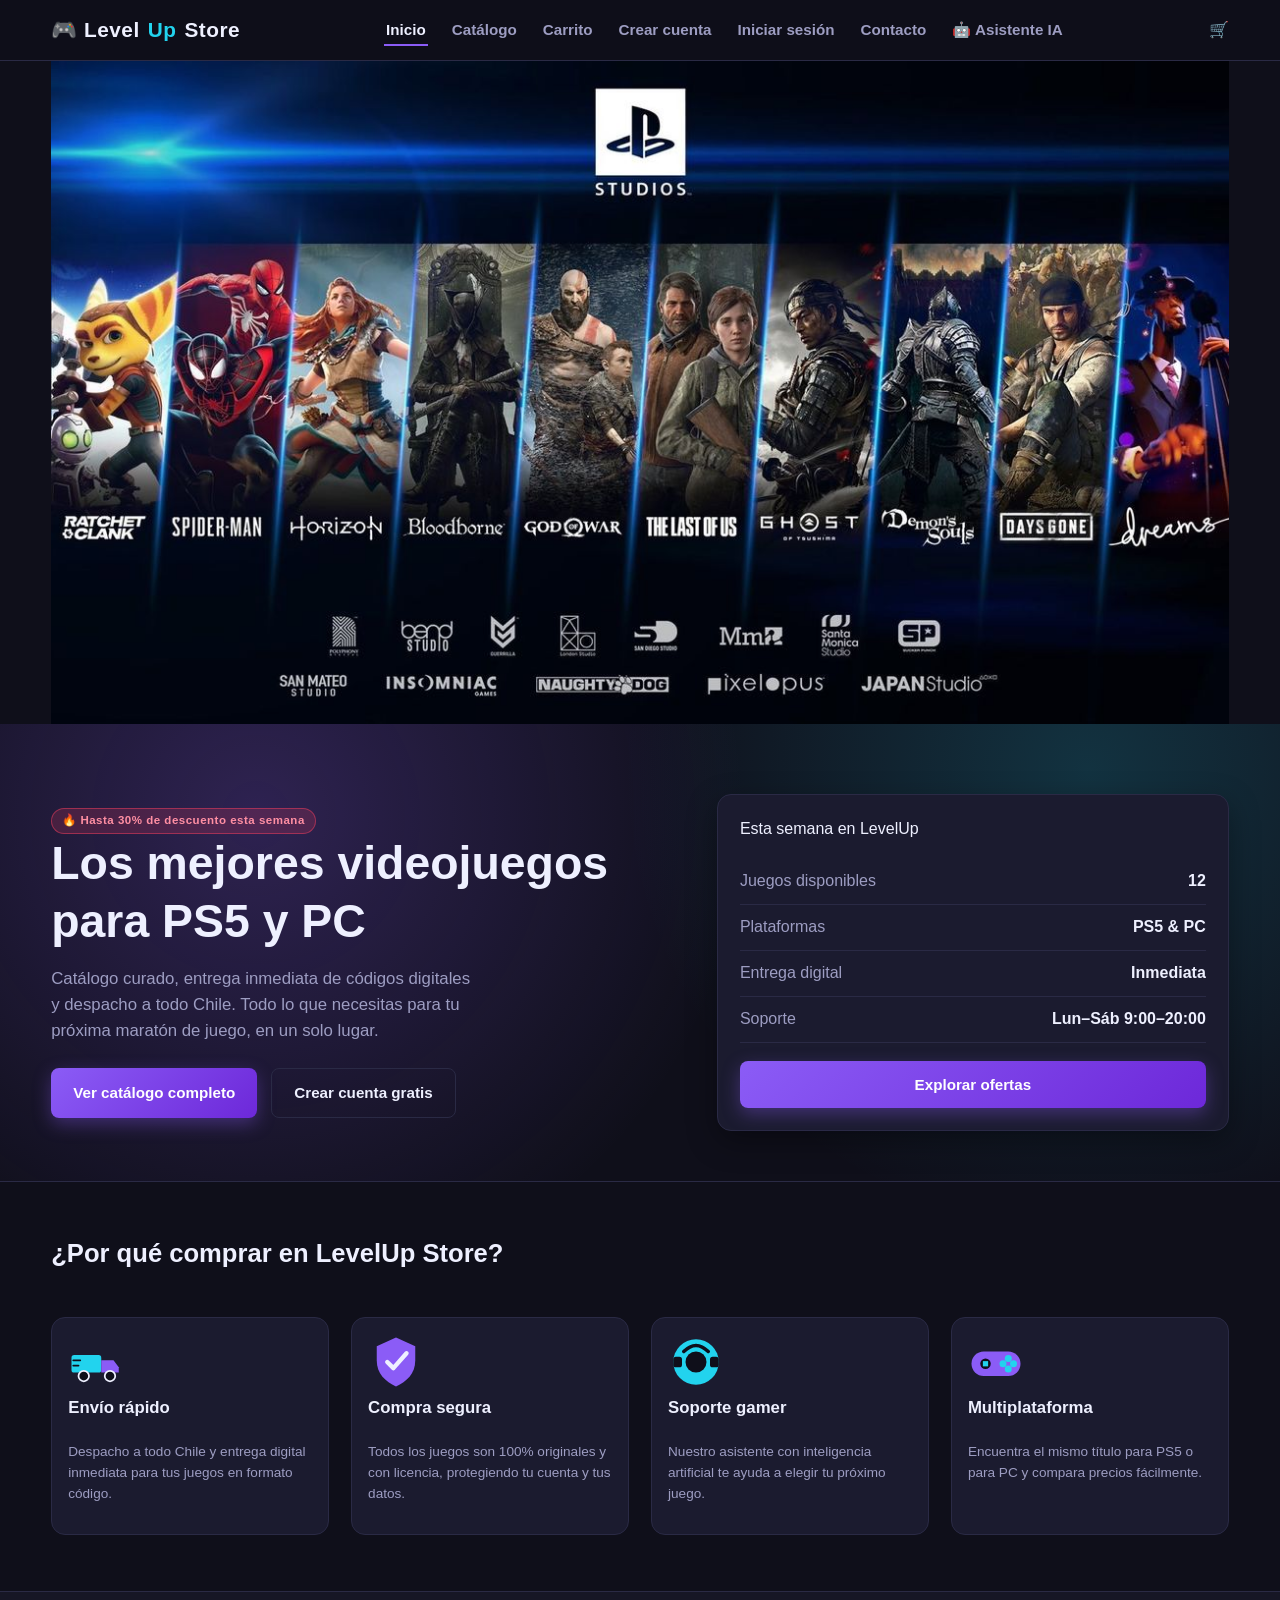
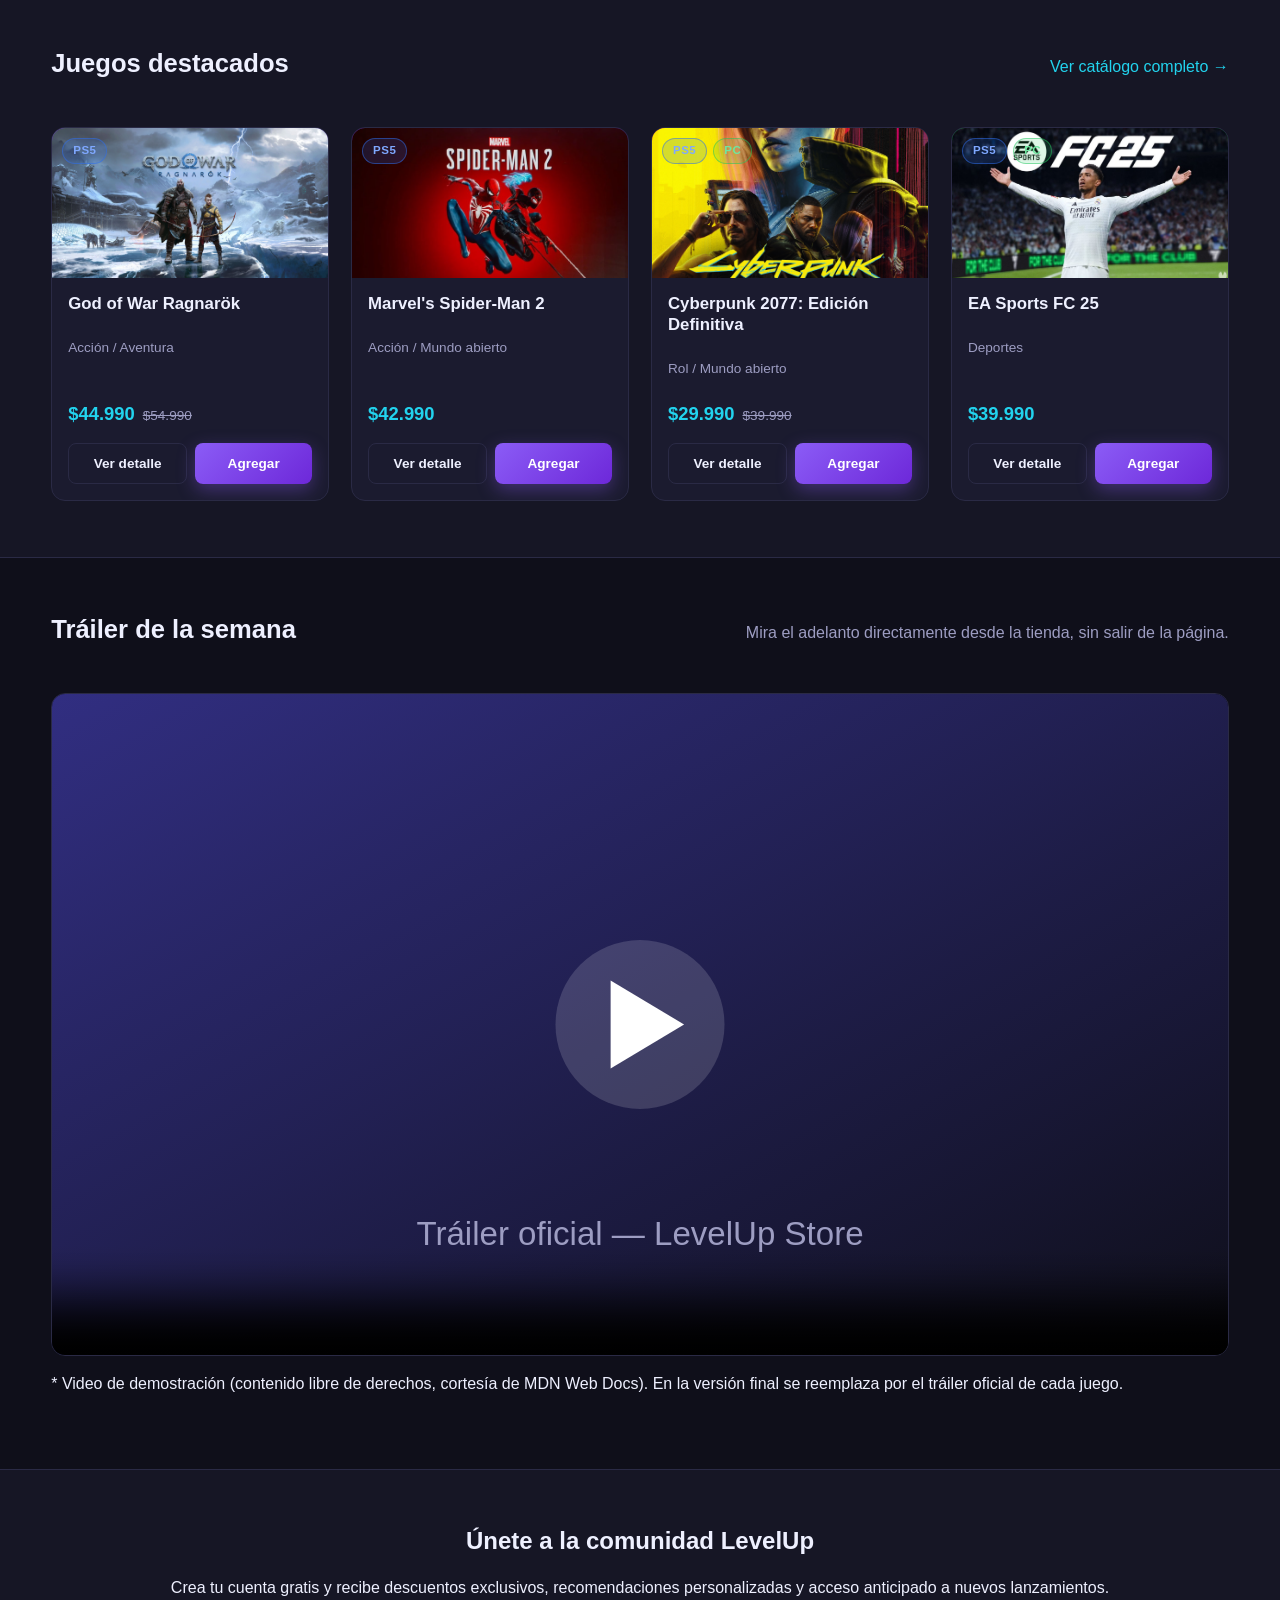
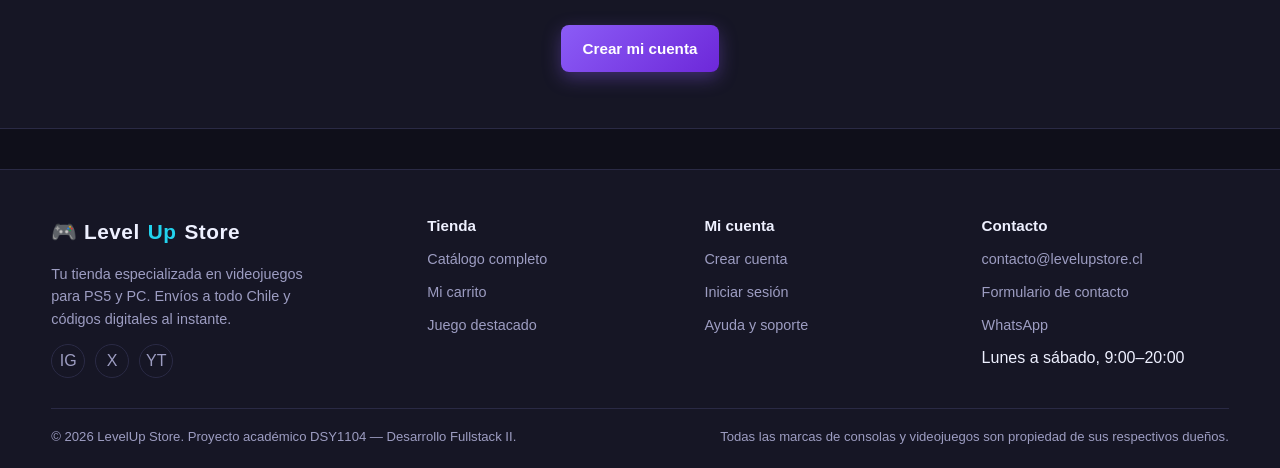
==== commit cd7f048d: "Update index.html" ====
--- a/levelup-store/index.html
+++ b/levelup-store/index.html
@@ -3,963 +3,357 @@
 <head>
     <meta charset="UTF-8">
     <meta name="viewport" content="width=device-width, initial-scale=1.0">
-
     <title>LevelUp Store | Tienda de videojuegos para PS5 y PC</title>
-
-    <meta
-        name="description"
-        content="LevelUp Store: compra videojuegos originales para PlayStation 5 y PC. Envíos a todo Chile, códigos digitales al instante y soporte especializado.">
-
+    <meta name="description" content="LevelUp Store: compra videojuegos originales para PlayStation 5 y PC. Envíos a todo Chile, códigos digitales al instante y soporte especializado.">
     <link rel="stylesheet" href="assets/css/styles.css">
 </head>
 
 <body>
 
-<a class="skip-link" href="#contenido">
-    Saltar al contenido principal
-</a>
-
-<!-- =====================================================
-     HEADER + NAV
-     ===================================================== -->
-
-<header class="site-header">
-    <div class="contenedor navbar">
-
-        <a href="index.html" class="logo">
-            🎮 Level<span class="acento">Up</span> Store
-        </a>
-
-        <button
-            id="botonMenu"
-            class="menu-toggle"
-            aria-label="Abrir menú de navegación"
-            aria-expanded="false"
-            aria-controls="navLinks">
-            ☰
-        </button>
-
-        <ul id="navLinks" class="nav-links">
-            <li><a href="index.html">Inicio</a></li>
-            <li><a href="catalogo.html">Catálogo</a></li>
-            <li><a href="carrito.html">Carrito</a></li>
-            <li><a href="registro.html">Crear cuenta</a></li>
-            <li><a href="login.html">Iniciar sesión</a></li>
-            <li><a href="contacto.html">Contacto</a></li>
-            <li><a href="asistente.html">🤖 Asistente IA</a></li>
-        </ul>
-
-        <div class="nav-acciones">
-            <a
-                href="carrito.html"
-                class="carrito-link"
-                aria-label="Ver carrito de compras">
-
-                🛒
-
-                <span
-                    id="carritoContador"
-                    class="carrito-badge"
-                    style="display:none;">
-                    0
-                </span>
+    <a class="skip-link" href="#contenido">Saltar al contenido principal</a>
+
+    <!-- =====================================================
+         HEADER + NAV (presente en todas las páginas)
+         ===================================================== -->
+    <header class="site-header">
+        <div class="contenedor navbar">
+
+            <a href="index.html" class="logo">
+                🎮 Level<span class="acento">Up</span> Store
+            </a>
+
+            <button
+                id="botonMenu"
+                class="menu-toggle"
+                aria-label="Abrir menú de navegación"
+                aria-expanded="false"
+                aria-controls="navLinks">
+                ☰
+            </button>
+
+            <ul id="navLinks" class="nav-links">
+                <li><a href="index.html">Inicio</a></li>
+                <li><a href="catalogo.html">Catálogo</a></li>
+                <li><a href="carrito.html">Carrito</a></li>
+                <li><a href="registro.html">Crear cuenta</a></li>
+                <li><a href="login.html">Iniciar sesión</a></li>
+                <li><a href="contacto.html">Contacto</a></li>
+                <li><a href="asistente.html">🤖 Asistente IA</a></li>
+            </ul>
+
+            <div class="nav-acciones">
+                <a href="carrito.html" class="carrito-link" aria-label="Ver carrito de compras">
+                    🛒 <span id="carritoContador" class="carrito-badge" style="display:none;">0</span>
+                </a>
+            </div>
+
+        </div>
+    </header>
+
+
+    <!-- =====================================================
+         BANNER PROMOCIONAL (agregado por el compañero)
+         ===================================================== -->
+    <section class="banner-principal">
+        <div class="contenedor">
+            <a href="catalogo.html" class="banner-enlace">
+                <img src="assets/img/857f8ee8a1dcd86b99ddb9aee222f812.jpg" alt="Banner promocional LevelUp Store">
             </a>
         </div>
-
-    </div>
-</header>
-
-
-<!-- =====================================================
-     BANNER - AGREGADO POR TI
-     ===================================================== -->
-
-<section class="banner-principal">
-
-    <div class="contenedor">
-
-        <a href="catalogo.html" class="banner-enlace">
-
-            <img
-                src="assets/img/857f8ee8a1dcd86b99ddb9aee222f812.jpg"
-                alt="Banner promocional LevelUp Store">
-
-        </a>
-
-    </div>
-
-</section>
-
-
-<!-- =====================================================
-     CONTENIDO PRINCIPAL
-     ===================================================== -->
-
-<main id="contenido">
+    </section>
+
+
+    <main id="contenido">
+
+        <!-- =====================================================
+             HERO / INICIO
+             ===================================================== -->
+        <section id="inicio" class="hero">
+            <div class="contenedor hero-grid">
+
+                <div>
+                    <span class="badge badge-oferta">🔥 Hasta 30% de descuento esta semana</span>
+                    <h1>Los mejores videojuegos para <span class="acento">PS5</span> y <span class="acento">PC</span></h1>
+                    <p class="subtitulo">
+                        Catálogo curado, entrega inmediata de códigos digitales y despacho
+                        a todo Chile. Todo lo que necesitas para tu próxima maratón de
+                        juego, en un solo lugar.
+                    </p>
+
+                    <div class="hero-acciones">
+                        <a href="catalogo.html" class="btn btn-primario">Ver catálogo completo</a>
+                        <a href="registro.html" class="btn btn-secundario">Crear cuenta gratis</a>
+                    </div>
+                </div>
+
+                <div class="hero-visual" aria-hidden="false">
+                    <p class="ayuda" style="margin-top:0;">Esta semana en LevelUp</p>
+                    <ul class="lista-especificaciones">
+                        <li><span>Juegos disponibles</span><strong id="statTotalJuegos">12</strong></li>
+                        <li><span>Plataformas</span><strong>PS5 &amp; PC</strong></li>
+                        <li><span>Entrega digital</span><strong>Inmediata</strong></li>
+                        <li><span>Soporte</span><strong>Lun–Sáb 9:00–20:00</strong></li>
+                    </ul>
+                    <a href="catalogo.html" class="btn btn-primario btn-ancho">Explorar ofertas</a>
+                </div>
+
+            </div>
+        </section>
+
+
+        <!-- =====================================================
+             POR QUÉ ELEGIRNOS (uso de <article> dentro de <section>)
+             ===================================================== -->
+        <section class="seccion" aria-labelledby="tituloBeneficios">
+            <div class="contenedor">
+
+                <div class="seccion-titulo">
+                    <h2 id="tituloBeneficios">¿Por qué comprar en LevelUp Store?</h2>
+                </div>
+
+                <div class="grilla-juegos" style="grid-template-columns: repeat(auto-fill, minmax(220px,1fr));">
+
+                    <article class="tarjeta-juego">
+                        <div class="cuerpo">
+                            <img src="assets/img/icono-envio.svg" width="56" height="56" alt="Ícono de camión de reparto representando envío rápido">
+                            <h3>Envío rápido</h3>
+                            <p class="genero">Despacho a todo Chile y entrega digital inmediata para tus juegos en formato código.</p>
+                        </div>
+                    </article>
+
+                    <article class="tarjeta-juego">
+                        <div class="cuerpo">
+                            <img src="assets/img/icono-seguridad.svg" width="56" height="56" alt="Ícono de escudo representando compra segura">
+                            <h3>Compra segura</h3>
+                            <p class="genero">Todos los juegos son 100% originales y con licencia, protegiendo tu cuenta y tus datos.</p>
+                        </div>
+                    </article>
+
+                    <article class="tarjeta-juego">
+                        <div class="cuerpo">
+                            <img src="assets/img/icono-soporte.svg" width="56" height="56" alt="Ícono de auriculares representando soporte al cliente">
+                            <h3>Soporte gamer</h3>
+                            <p class="genero">Nuestro asistente con inteligencia artificial te ayuda a elegir tu próximo juego.</p>
+                        </div>
+                    </article>
+
+                    <article class="tarjeta-juego">
+                        <div class="cuerpo">
+                            <img src="assets/img/icono-controller.svg" width="56" height="56" alt="Ícono de control de videojuegos">
+                            <h3>Multiplataforma</h3>
+                            <p class="genero">Encuentra el mismo título para PS5 o para PC y compara precios fácilmente.</p>
+                        </div>
+                    </article>
+
+                </div>
+            </div>
+        </section>
+
+
+        <!-- =====================================================
+             JUEGOS DESTACADOS
+             ===================================================== -->
+        <section class="seccion franja-alterna" aria-labelledby="tituloDestacados">
+            <div class="contenedor">
+
+                <div class="seccion-titulo">
+                    <h2 id="tituloDestacados">Juegos destacados</h2>
+                    <p><a href="catalogo.html">Ver catálogo completo →</a></p>
+                </div>
+
+                <div class="grilla-juegos">
+
+                    <article class="tarjeta-juego">
+                        <div class="portada tema-accion">
+                            <img src="assets/img/juegos/gow-ragnarok.jpg" alt="Portada de God of War Ragnarök" onerror="this.style.display='none'">
+                            <div class="etiquetas"><span class="badge badge-ps5">PS5</span></div>
+                        </div>
+                        <div class="cuerpo">
+                            <h3>God of War Ragnarök</h3>
+                            <p class="genero">Acción / Aventura</p>
+                            <div class="precio">
+                                <span class="actual">$44.990</span>
+                                <span class="anterior">$54.990</span>
+                            </div>
+                            <div class="acciones">
+                                <a href="producto.html?id=gow-ragnarok" class="btn btn-secundario">Ver detalle</a>
+                                <button type="button" class="btn btn-primario" data-agregar="gow-ragnarok">Agregar</button>
+                            </div>
+                        </div>
+                    </article>
+
+                    <article class="tarjeta-juego">
+                        <div class="portada tema-accion">
+                            <img src="assets/img/juegos/spiderman-2.jpg" alt="Portada de Marvel's Spider-Man 2" onerror="this.style.display='none'">
+                            <div class="etiquetas"><span class="badge badge-ps5">PS5</span></div>
+                        </div>
+                        <div class="cuerpo">
+                            <h3>Marvel's Spider-Man 2</h3>
+                            <p class="genero">Acción / Mundo abierto</p>
+                            <div class="precio"><span class="actual">$42.990</span></div>
+                            <div class="acciones">
+                                <a href="producto.html?id=spiderman-2" class="btn btn-secundario">Ver detalle</a>
+                                <button type="button" class="btn btn-primario" data-agregar="spiderman-2">Agregar</button>
+                            </div>
+                        </div>
+                    </article>
+
+                    <article class="tarjeta-juego">
+                        <div class="portada tema-rol">
+                            <img src="assets/img/juegos/cyberpunk.jpg" alt="Portada de Cyberpunk 2077: Edición Definitiva" onerror="this.style.display='none'">
+                            <div class="etiquetas"><span class="badge badge-ps5">PS5</span><span class="badge badge-pc">PC</span></div>
+                        </div>
+                        <div class="cuerpo">
+                            <h3>Cyberpunk 2077: Edición Definitiva</h3>
+                            <p class="genero">Rol / Mundo abierto</p>
+                            <div class="precio">
+                                <span class="actual">$29.990</span>
+                                <span class="anterior">$39.990</span>
+                            </div>
+                            <div class="acciones">
+                                <a href="producto.html?id=cyberpunk" class="btn btn-secundario">Ver detalle</a>
+                                <button type="button" class="btn btn-primario" data-agregar="cyberpunk">Agregar</button>
+                            </div>
+                        </div>
+                    </article>
+
+                    <article class="tarjeta-juego">
+                        <div class="portada tema-deporte">
+                            <img src="assets/img/juegos/eafc25.jpg" alt="Portada de EA Sports FC 25" onerror="this.style.display='none'">
+                            <div class="etiquetas"><span class="badge badge-ps5">PS5</span><span class="badge badge-pc">PC</span></div>
+                        </div>
+                        <div class="cuerpo">
+                            <h3>EA Sports FC 25</h3>
+                            <p class="genero">Deportes</p>
+                            <div class="precio"><span class="actual">$39.990</span></div>
+                            <div class="acciones">
+                                <a href="producto.html?id=eafc25" class="btn btn-secundario">Ver detalle</a>
+                                <button type="button" class="btn btn-primario" data-agregar="eafc25">Agregar</button>
+                            </div>
+                        </div>
+                    </article>
+
+                </div>
+            </div>
+        </section>
+
+
+        <!-- =====================================================
+             VIDEO EMBEBIDO (tráiler)
+             ===================================================== -->
+        <section class="seccion" aria-labelledby="tituloTrailer">
+            <div class="contenedor">
+
+                <div class="seccion-titulo">
+                    <h2 id="tituloTrailer">Tráiler de la semana</h2>
+                    <p>Mira el adelanto directamente desde la tienda, sin salir de la página.</p>
+                </div>
+
+                <div class="video-envoltura">
+                    <video
+                        controls
+                        preload="metadata"
+                        poster="assets/img/poster-trailer.svg"
+                        aria-label="Tráiler de videojuego de ejemplo">
+                        <source src="https://interactive-examples.mdn.mozilla.net/media/cc0-videos/flower.mp4" type="video/mp4">
+                        Tu navegador no soporta la reproducción de video incrustado.
+                        <a href="https://interactive-examples.mdn.mozilla.net/media/cc0-videos/flower.mp4">
+                            Descarga el video aquí
+                        </a>.
+                    </video>
+                </div>
+                <p class="ayuda">
+                    * Video de demostración (contenido libre de derechos, cortesía de MDN Web Docs).
+                    En la versión final se reemplaza por el tráiler oficial de cada juego.
+                </p>
+
+            </div>
+        </section>
+
+
+        <!-- =====================================================
+             LLAMADO A LA ACCIÓN FINAL
+             ===================================================== -->
+        <section class="seccion franja-alterna" aria-labelledby="tituloCta">
+            <div class="contenedor" style="text-align:center;">
+                <h2 id="tituloCta">Únete a la comunidad LevelUp</h2>
+                <p class="subtitulo" style="margin:0 auto 24px;">
+                    Crea tu cuenta gratis y recibe descuentos exclusivos, recomendaciones
+                    personalizadas y acceso anticipado a nuevos lanzamientos.
+                </p>
+                <a href="registro.html" class="btn btn-primario">Crear mi cuenta</a>
+            </div>
+        </section>
+
+    </main>
+
 
     <!-- =====================================================
-         HERO / INICIO
+         FOOTER (presente en todas las páginas)
          ===================================================== -->
-
-    <section id="inicio" class="hero">
-
-        <div class="contenedor hero-grid">
+    <footer class="site-footer">
+        <div class="contenedor footer-grid">
+
+            <div class="footer-marca">
+                <a href="index.html" class="logo">🎮 Level<span class="acento">Up</span> Store</a>
+                <p>Tu tienda especializada en videojuegos para PS5 y PC. Envíos a todo Chile y códigos digitales al instante.</p>
+                <div class="footer-social" aria-label="Redes sociales">
+                    <a href="#" aria-label="Instagram">IG</a>
+                    <a href="#" aria-label="X (Twitter)">X</a>
+                    <a href="#" aria-label="YouTube">YT</a>
+                </div>
+            </div>
 
             <div>
-
-                <span class="badge badge-oferta">
-                    🔥 Hasta 30% de descuento esta semana
-                </span>
-
-                <h1>
-                    Los mejores videojuegos para
-                    <span class="acento">PS5</span>
-                    y
-                    <span class="acento">PC</span>
-                </h1>
-
-                <p class="subtitulo">
-                    Catálogo curado, entrega inmediata de códigos digitales
-                    y despacho a todo Chile. Todo lo que necesitas para tu
-                    próxima maratón de juego, en un solo lugar.
-                </p>
-
-                <div class="hero-acciones">
-
-                    <a
-                        href="catalogo.html"
-                        class="btn btn-primario">
-
-                        Ver catálogo completo
-
-                    </a>
-
-                    <a
-                        href="registro.html"
-                        class="btn btn-secundario">
-
-                        Crear cuenta gratis
-
-                    </a>
-
-                </div>
-
-            </div>
-
-
-            <div class="hero-visual" aria-hidden="false">
-
-                <p class="ayuda" style="margin-top:0;">
-                    Esta semana en LevelUp
-                </p>
-
-                <ul class="lista-especificaciones">
-
-                    <li>
-                        <span>Juegos disponibles</span>
-                        <strong id="statTotalJuegos">12</strong>
-                    </li>
-
-                    <li>
-                        <span>Plataformas</span>
-                        <strong>PS5 &amp; PC</strong>
-                    </li>
-
-                    <li>
-                        <span>Entrega digital</span>
-                        <strong>Inmediata</strong>
-                    </li>
-
-                    <li>
-                        <span>Soporte</span>
-                        <strong>Lun–Sáb 9:00–20:00</strong>
-                    </li>
-
+                <h4>Tienda</h4>
+                <ul>
+                    <li><a href="catalogo.html">Catálogo completo</a></li>
+                    <li><a href="carrito.html">Mi carrito</a></li>
+                    <li><a href="producto.html?id=gow-ragnarok">Juego destacado</a></li>
                 </ul>
-
-                <a
-                    href="catalogo.html"
-                    class="btn btn-primario btn-ancho">
-
-                    Explorar ofertas
-
-                </a>
-
+            </div>
+
+            <div>
+                <h4>Mi cuenta</h4>
+                <ul>
+                    <li><a href="registro.html">Crear cuenta</a></li>
+                    <li><a href="login.html">Iniciar sesión</a></li>
+                    <li><a href="contacto.html">Ayuda y soporte</a></li>
+                </ul>
+            </div>
+
+            <div>
+                <h4>Contacto</h4>
+                <ul>
+                    <li><a href="mailto:contacto@levelupstore.cl">contacto@levelupstore.cl</a></li>
+                    <li><a href="contacto.html">Formulario de contacto</a></li>
+                    <li><a href="https://wa.me/56900000000" target="_blank" rel="noopener">WhatsApp</a></li>
+                    <li>Lunes a sábado, 9:00–20:00</li>
+                </ul>
             </div>
 
         </div>
 
-    </section>
-
-
-    <!-- =====================================================
-         POR QUÉ ELEGIRNOS
-         ===================================================== -->
-
-    <section
-        class="seccion"
-        aria-labelledby="tituloBeneficios">
-
-        <div class="contenedor">
-
-            <div class="seccion-titulo">
-
-                <h2 id="tituloBeneficios">
-                    ¿Por qué comprar en LevelUp Store?
-                </h2>
-
-            </div>
-
-
-            <div
-                class="grilla-juegos"
-                style="grid-template-columns: repeat(auto-fill, minmax(220px,1fr));">
-
-
-                <!-- ENVÍO -->
-
-                <article class="tarjeta-juego">
-
-                    <div class="cuerpo">
-
-                        <img
-                            src="assets/img/icono-envio.svg"
-                            width="56"
-                            height="56"
-                            alt="Ícono de camión de reparto representando envío rápido">
-
-                        <h3>
-                            Envío rápido
-                        </h3>
-
-                        <p class="genero">
-                            Despacho a todo Chile y entrega digital
-                            inmediata para tus juegos en formato código.
-                        </p>
-
-                    </div>
-
-                </article>
-
-
-                <!-- SEGURIDAD -->
-
-                <article class="tarjeta-juego">
-
-                    <div class="cuerpo">
-
-                        <img
-                            src="assets/img/icono-seguridad.svg"
-                            width="56"
-                            height="56"
-                            alt="Ícono de escudo representando compra segura">
-
-                        <h3>
-                            Compra segura
-                        </h3>
-
-                        <p class="genero">
-                            Todos los juegos son 100% originales y con
-                            licencia, protegiendo tu cuenta y tus datos.
-                        </p>
-
-                    </div>
-
-                </article>
-
-
-                <!-- SOPORTE -->
-
-                <article class="tarjeta-juego">
-
-                    <div class="cuerpo">
-
-                        <img
-                            src="assets/img/icono-soporte.svg"
-                            width="56"
-                            height="56"
-                            alt="Ícono de auriculares representando soporte al cliente">
-
-                        <h3>
-                            Soporte gamer
-                        </h3>
-
-                        <p class="genero">
-                            Nuestro asistente con inteligencia artificial
-                            te ayuda a elegir tu próximo juego.
-                        </p>
-
-                    </div>
-
-                </article>
-
-
-                <!-- MULTIPLATAFORMA -->
-
-                <article class="tarjeta-juego">
-
-                    <div class="cuerpo">
-
-                        <img
-                            src="assets/img/icono-controller.svg"
-                            width="56"
-                            height="56"
-                            alt="Ícono de control de videojuegos">
-
-                        <h3>
-                            Multiplataforma
-                        </h3>
-
-                        <p class="genero">
-                            Encuentra el mismo título para PS5 o para PC
-                            y compara precios fácilmente.
-                        </p>
-
-                    </div>
-
-                </article>
-
-            </div>
-
+        <div class="contenedor footer-legal">
+            <span>© <span id="anioActual">2026</span> LevelUp Store. Proyecto académico DSY1104 — Desarrollo Fullstack II.</span>
+            <span>Todas las marcas de consolas y videojuegos son propiedad de sus respectivos dueños.</span>
         </div>
-
-    </section>
-
-
-    <!-- =====================================================
-         JUEGOS DESTACADOS
-         ===================================================== -->
-
-    <section
-        class="seccion franja-alterna"
-        aria-labelledby="tituloDestacados">
-
-        <div class="contenedor">
-
-
-            <div class="seccion-titulo">
-
-                <h2 id="tituloDestacados">
-                    Juegos destacados
-                </h2>
-
-                <p>
-                    <a href="catalogo.html">
-                        Ver catálogo completo →
-                    </a>
-                </p>
-
-            </div>
-
-
-            <div class="grilla-juegos">
-
-
-                <!-- GOD OF WAR -->
-
-                <article class="tarjeta-juego">
-
-                    <div class="portada tema-accion">
-
-                        <div class="etiquetas">
-
-                            <span class="badge badge-ps5">
-                                PS5
-                            </span>
-
-                        </div>
-
-                        <span class="icono">
-                            ⚔️
-                        </span>
-
-                    </div>
-
-
-                    <div class="cuerpo">
-
-                        <h3>
-                            God of War Ragnarök
-                        </h3>
-
-                        <p class="genero">
-                            Acción / Aventura
-                        </p>
-
-                        <div class="precio">
-
-                            <span class="actual">
-                                $44.990
-                            </span>
-
-                            <span class="anterior">
-                                $54.990
-                            </span>
-
-                        </div>
-
-
-                        <div class="acciones">
-
-                            <a
-                                href="producto.html?id=gow-ragnarok"
-                                class="btn btn-secundario">
-
-                                Ver detalle
-
-                            </a>
-
-                            <button
-                                type="button"
-                                class="btn btn-primario"
-                                data-agregar="gow-ragnarok">
-
-                                Agregar
-
-                            </button>
-
-                        </div>
-
-                    </div>
-
-                </article>
-
-
-                <!-- SPIDER-MAN -->
-
-                <article class="tarjeta-juego">
-
-                    <div class="portada tema-accion">
-
-                        <div class="etiquetas">
-
-                            <span class="badge badge-ps5">
-                                PS5
-                            </span>
-
-                        </div>
-
-                        <span class="icono">
-                            🕸️
-                        </span>
-
-                    </div>
-
-
-                    <div class="cuerpo">
-
-                        <h3>
-                            Marvel's Spider-Man 2
-                        </h3>
-
-                        <p class="genero">
-                            Acción / Mundo abierto
-                        </p>
-
-                        <div class="precio">
-
-                            <span class="actual">
-                                $42.990
-                            </span>
-
-                        </div>
-
-
-                        <div class="acciones">
-
-                            <a
-                                href="producto.html?id=spiderman-2"
-                                class="btn btn-secundario">
-
-                                Ver detalle
-
-                            </a>
-
-                            <button
-                                type="button"
-                                class="btn btn-primario"
-                                data-agregar="spiderman-2">
-
-                                Agregar
-
-                            </button>
-
-                        </div>
-
-                    </div>
-
-                </article>
-
-
-                <!-- CYBERPUNK -->
-
-                <article class="tarjeta-juego">
-
-                    <div class="portada tema-rol">
-
-                        <div class="etiquetas">
-
-                            <span class="badge badge-ps5">
-                                PS5
-                            </span>
-
-                            <span class="badge badge-pc">
-                                PC
-                            </span>
-
-                        </div>
-
-                        <span class="icono">
-                            🌆
-                        </span>
-
-                    </div>
-
-
-                    <div class="cuerpo">
-
-                        <h3>
-                            Cyberpunk 2077: Edición Definitiva
-                        </h3>
-
-                        <p class="genero">
-                            Rol / Mundo abierto
-                        </p>
-
-
-                        <div class="precio">
-
-                            <span class="actual">
-                                $29.990
-                            </span>
-
-                            <span class="anterior">
-                                $39.990
-                            </span>
-
-                        </div>
-
-
-                        <div class="acciones">
-
-                            <a
-                                href="producto.html?id=cyberpunk"
-                                class="btn btn-secundario">
-
-                                Ver detalle
-
-                            </a>
-
-                            <button
-                                type="button"
-                                class="btn btn-primario"
-                                data-agregar="cyberpunk">
-
-                                Agregar
-
-                            </button>
-
-                        </div>
-
-                    </div>
-
-                </article>
-
-
-                <!-- EA SPORTS -->
-
-                <article class="tarjeta-juego">
-
-                    <div class="portada tema-deporte">
-
-                        <div class="etiquetas">
-
-                            <span class="badge badge-ps5">
-                                PS5
-                            </span>
-
-                            <span class="badge badge-pc">
-                                PC
-                            </span>
-
-                        </div>
-
-                        <span class="icono">
-                            ⚽
-                        </span>
-
-                    </div>
-
-
-                    <div class="cuerpo">
-
-                        <h3>
-                            EA Sports FC 25
-                        </h3>
-
-                        <p class="genero">
-                            Deportes
-                        </p>
-
-
-                        <div class="precio">
-
-                            <span class="actual">
-                                $39.990
-                            </span>
-
-                        </div>
-
-
-                        <div class="acciones">
-
-                            <a
-                                href="producto.html?id=eafc25"
-                                class="btn btn-secundario">
-
-                                Ver detalle
-
-                            </a>
-
-                            <button
-                                type="button"
-                                class="btn btn-primario"
-                                data-agregar="eafc25">
-
-                                Agregar
-
-                            </button>
-
-                        </div>
-
-                    </div>
-
-                </article>
-
-            </div>
-
-        </div>
-
-    </section>
-
-
-    <!-- =====================================================
-         TRÁILER
-         ===================================================== -->
-
-    <section
-        class="seccion"
-        aria-labelledby="tituloTrailer">
-
-        <div class="contenedor">
-
-
-            <div class="seccion-titulo">
-
-                <h2 id="tituloTrailer">
-                    Tráiler de la semana
-                </h2>
-
-                <p>
-                    Mira el adelanto directamente desde la tienda,
-                    sin salir de la página.
-                </p>
-
-            </div>
-
-
-            <div class="video-envoltura">
-
-                <video
-                    controls
-                    preload="metadata"
-                    poster="assets/img/poster-trailer.svg"
-                    aria-label="Tráiler de videojuego de ejemplo">
-
-                    <source
-                        src="https://interactive-examples.mdn.mozilla.net/media/cc0-videos/flower.mp4"
-                        type="video/mp4">
-
-                    Tu navegador no soporta la reproducción
-                    de video incrustado.
-
-                    <a href="https://interactive-examples.mdn.mozilla.net/media/cc0-videos/flower.mp4">
-                        Descarga el video aquí
-                    </a>.
-
-                </video>
-
-            </div>
-
-
-            <p class="ayuda">
-
-                * Video de demostración
-                (contenido libre de derechos, cortesía de MDN Web Docs).
-                En la versión final se reemplaza por el tráiler oficial
-                de cada juego.
-
-            </p>
-
-        </div>
-
-    </section>
-
-
-    <!-- =====================================================
-         LLAMADO A LA ACCIÓN
-         ===================================================== -->
-
-    <section
-        class="seccion franja-alterna"
-        aria-labelledby="tituloCta">
-
-        <div
-            class="contenedor"
-            style="text-align:center;">
-
-            <h2 id="tituloCta">
-                Únete a la comunidad LevelUp
-            </h2>
-
-
-            <p
-                class="subtitulo"
-                style="margin:0 auto 24px;">
-
-                Crea tu cuenta gratis y recibe descuentos exclusivos,
-                recomendaciones personalizadas y acceso anticipado
-                a nuevos lanzamientos.
-
-            </p>
-
-
-            <a
-                href="registro.html"
-                class="btn btn-primario">
-
-                Crear mi cuenta
-
-            </a>
-
-        </div>
-
-    </section>
-
-</main>
-
-
-<!-- =====================================================
-     FOOTER
-     ===================================================== -->
-
-<footer class="site-footer">
-
-    <div class="contenedor footer-grid">
-
-
-        <div class="footer-marca">
-
-            <a href="index.html" class="logo">
-
-                🎮 Level<span class="acento">Up</span> Store
-
-            </a>
-
-            <p>
-                Tu tienda especializada en videojuegos para PS5 y PC.
-                Envíos a todo Chile y códigos digitales al instante.
-            </p>
-
-            <div
-                class="footer-social"
-                aria-label="Redes sociales">
-
-                <a href="#" aria-label="Instagram">
-                    IG
-                </a>
-
-                <a href="#" aria-label="X (Twitter)">
-                    X
-                </a>
-
-                <a href="#" aria-label="YouTube">
-                    YT
-                </a>
-
-            </div>
-
-        </div>
-
-
-        <div>
-
-            <h4>
-                Tienda
-            </h4>
-
-            <ul>
-
-                <li>
-                    <a href="catalogo.html">
-                        Catálogo completo
-                    </a>
-                </li>
-
-                <li>
-                    <a href="carrito.html">
-                        Mi carrito
-                    </a>
-                </li>
-
-                <li>
-                    <a href="producto.html?id=gow-ragnarok">
-                        Juego destacado
-                    </a>
-                </li>
-
-            </ul>
-
-        </div>
-
-
-        <div>
-
-            <h4>
-                Mi cuenta
-            </h4>
-
-            <ul>
-
-                <li>
-                    <a href="registro.html">
-                        Crear cuenta
-                    </a>
-                </li>
-
-                <li>
-                    <a href="login.html">
-                        Iniciar sesión
-                    </a>
-                </li>
-
-                <li>
-                    <a href="contacto.html">
-                        Ayuda y soporte
-                    </a>
-                </li>
-
-            </ul>
-
-        </div>
-
-
-        <div>
-
-            <h4>
-                Contacto
-            </h4>
-
-            <ul>
-
-                <li>
-                    <a href="mailto:contacto@levelupstore.cl">
-                        contacto@levelupstore.cl
-                    </a>
-                </li>
-
-                <li>
-                    <a href="contacto.html">
-                        Formulario de contacto
-                    </a>
-                </li>
-
-                <li>
-                    <a
-                        href="https://wa.me/56900000000"
-                        target="_blank"
-                        rel="noopener">
-
-                        WhatsApp
-
-                    </a>
-                </li>
-
-                <li>
-                    Lunes a sábado, 9:00–20:00
-                </li>
-
-            </ul>
-
-        </div>
-
-    </div>
-
-
-    <div class="contenedor footer-legal">
-
-        <span>
-
-            ©
-            <span id="anioActual">
-                2026
-            </span>
-
-            LevelUp Store.
-            Proyecto académico DSY1104 —
-            Desarrollo Fullstack II.
-
-        </span>
-
-
-        <span>
-
-            Todas las marcas de consolas y videojuegos
-            son propiedad de sus respectivos dueños.
-
-        </span>
-
-    </div>
-
-</footer>
-
-
-<!-- =====================================================
-     JAVASCRIPT
-     ===================================================== -->
-
-<script src="assets/js/datos-juegos.js"></script>
-<script src="assets/js/main.js"></script>
-
-<script>
-
-    // Conecta los botones Agregar con el carrito
-
-    document
-        .querySelectorAll("[data-agregar]")
-        .forEach(function (boton) {
-
-            boton.addEventListener(
-                "click",
-                function () {
-
-                    const juego =
-                        buscarJuegoPorId(
-                            boton.dataset.agregar
-                        );
-
-                    if (juego) {
-
-                        agregarAlCarrito(juego);
-
-                    }
-
+    </footer>
+
+
+    <script src="assets/js/datos-juegos.js"></script>
+    <script src="assets/js/main.js"></script>
+    <script>
+        // Conecta los botones "Agregar" de esta página con el carrito global.
+        document.querySelectorAll("[data-agregar]").forEach(function (boton) {
+            boton.addEventListener("click", function () {
+                const juego = buscarJuegoPorId(boton.dataset.agregar);
+                if (juego) {
+                    agregarAlCarrito(juego);
                 }
-            );
-
+            });
         });
-
-</script>
+    </script>
 
 </body>
 </html>
--- a/levelup-store/assets/css/styles.css
+++ b/levelup-store/assets/css/styles.css
@@ -441,10 +441,23 @@
     font-size: 2.4rem;
     color: rgba(255, 255, 255, 0.85);
     position: relative;
+    overflow: hidden; /* recorta cualquier cosa que se salga del cuadro (incluida la imagen) */
+}
+
+/* Imagen de portada del juego: llena todo el cuadro sin deformarse */
+.portada img {
+    position: absolute;
+    inset: 0;
+    width: 100%;
+    height: 100%;
+    object-fit: cover; /* recorta lo que sobra, en vez de estirar la imagen */
+    z-index: 0;
 }
 
 .portada span.icono {
     filter: drop-shadow(0 4px 8px rgba(0, 0, 0, 0.4));
+    position: relative;
+    z-index: 1; /* queda por encima de la imagen, como respaldo si no hay foto */
 }
 
 .portada .etiquetas {
@@ -453,6 +466,7 @@
     left: 10px;
     display: flex;
     gap: 6px;
+    z-index: 2; /* los badges PS5/PC siempre quedan visibles sobre la imagen */
 }
 
 .tarjeta-juego .cuerpo {
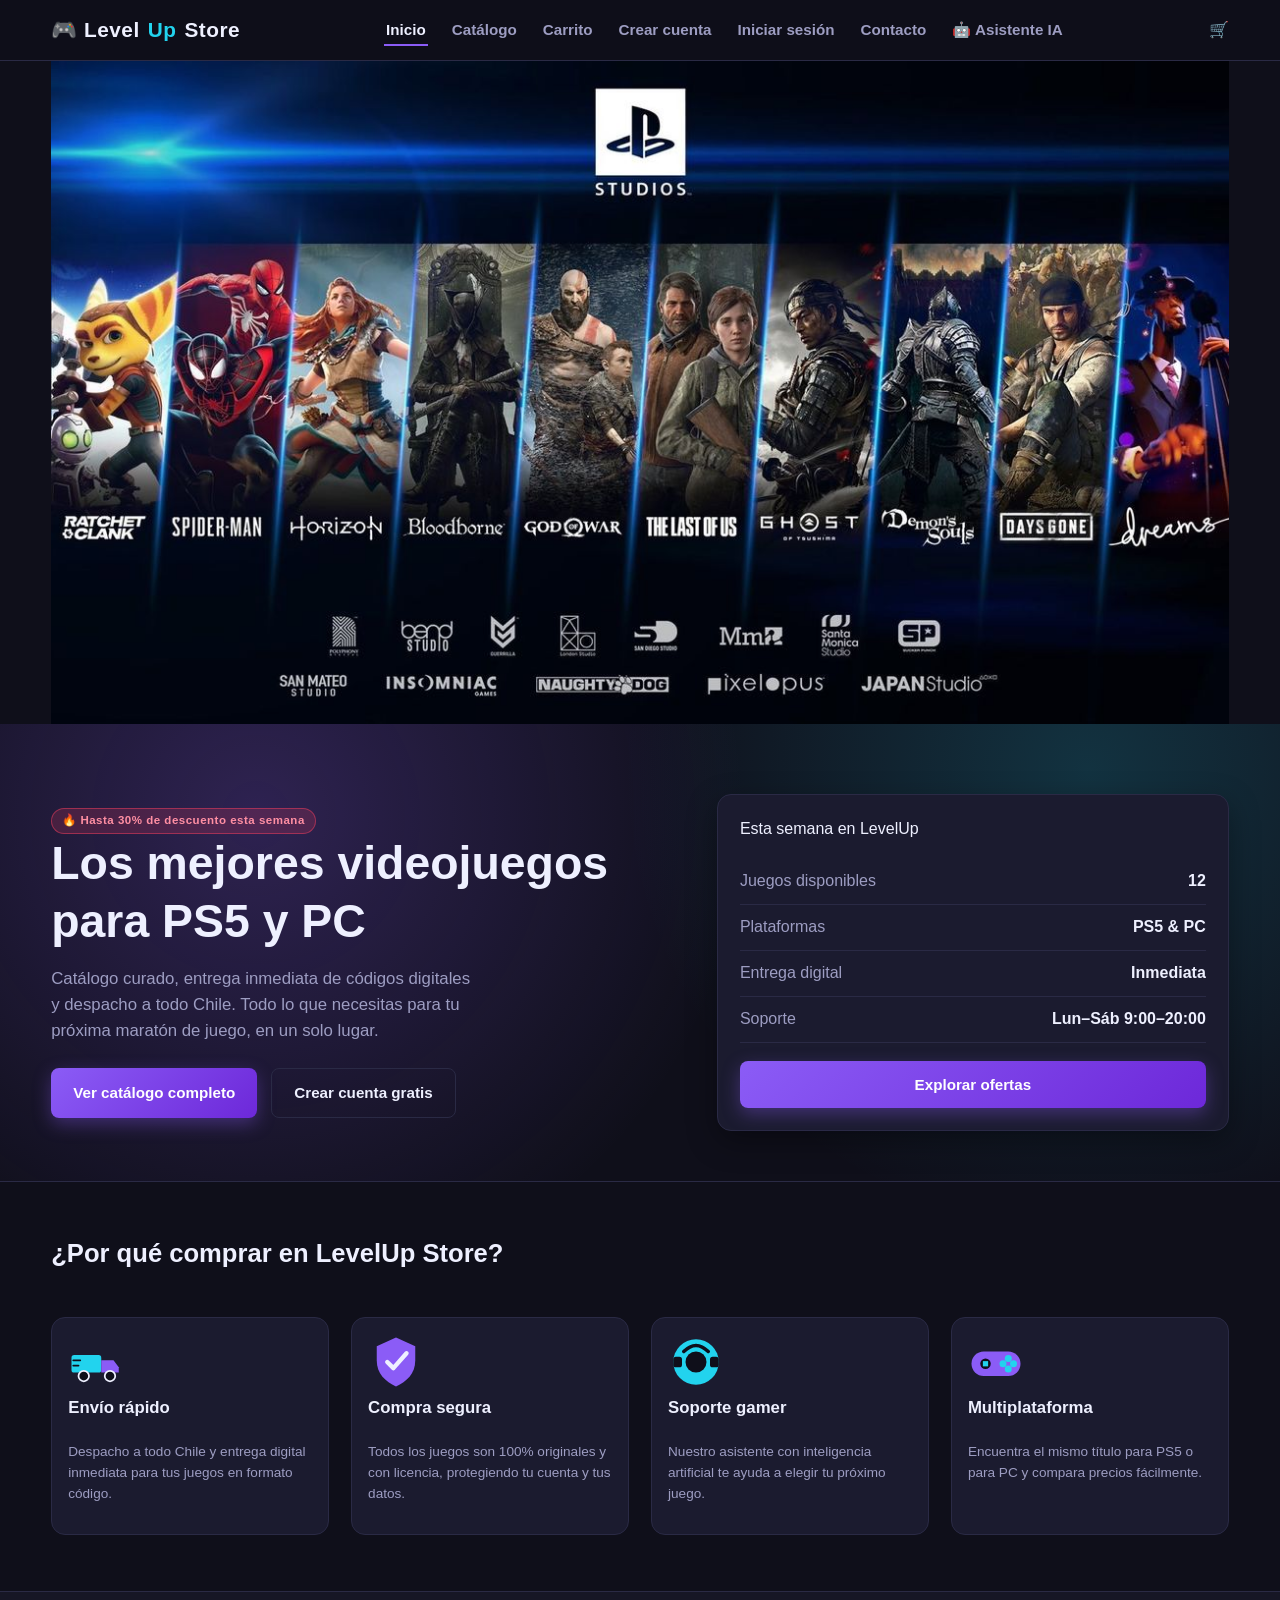
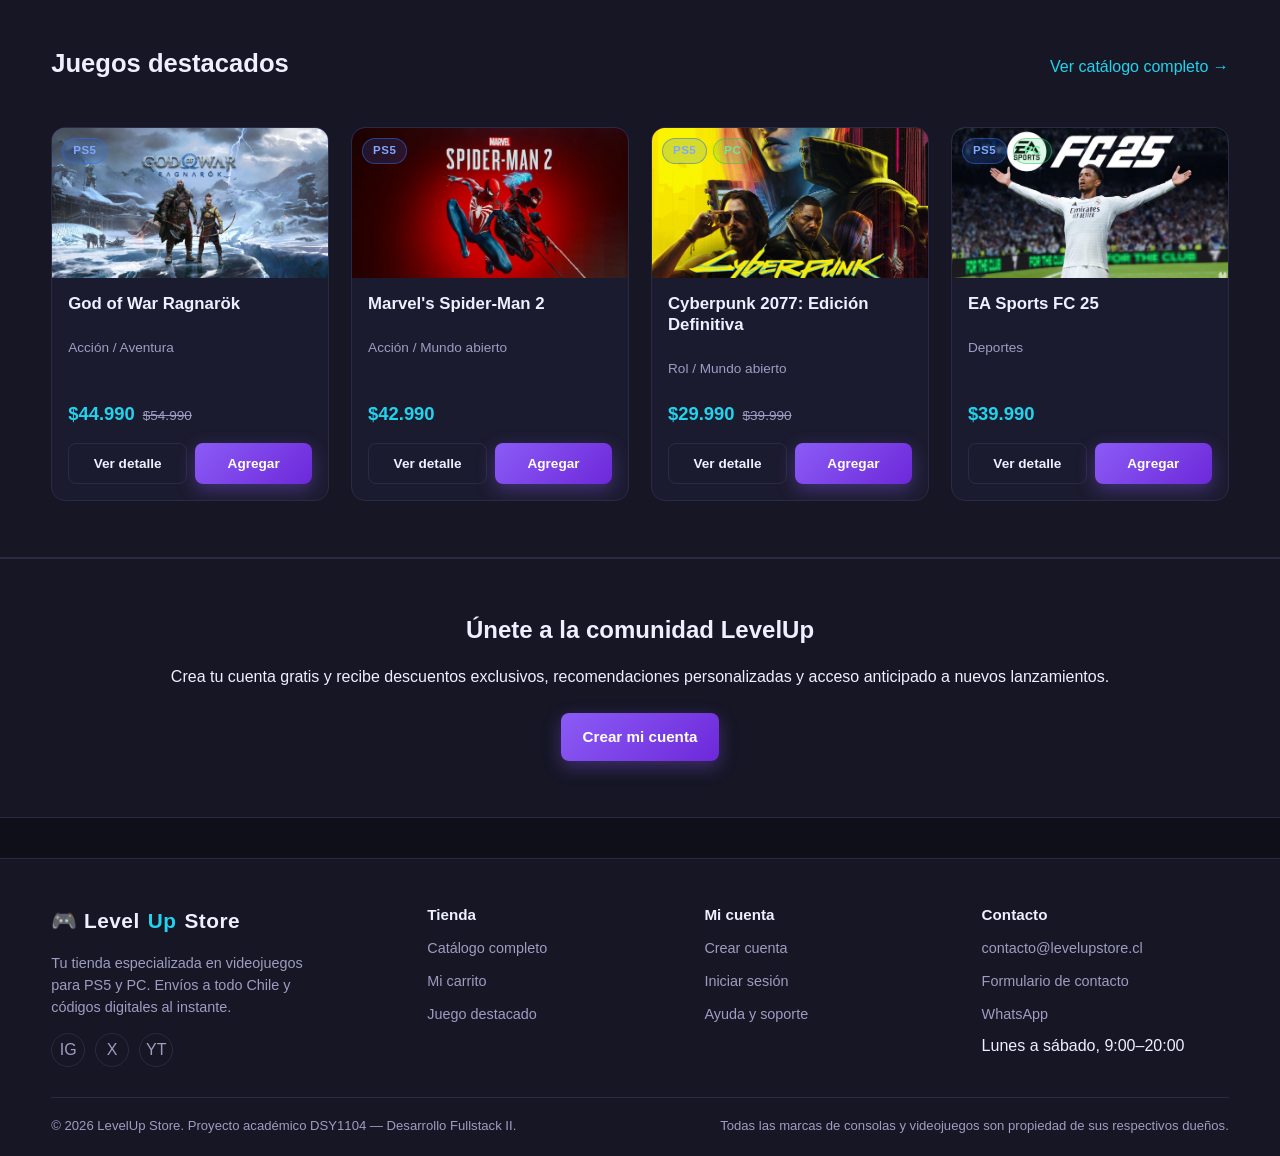
==== commit 67e3c3cc: "Delete embedded video section from index.html Removed embedded video section for weekly trailer." ====
--- a/levelup-store/index.html
+++ b/levelup-store/index.html
@@ -238,39 +238,7 @@
         </section>
 
 
-        <!-- =====================================================
-             VIDEO EMBEBIDO (tráiler)
-             ===================================================== -->
-        <section class="seccion" aria-labelledby="tituloTrailer">
-            <div class="contenedor">
-
-                <div class="seccion-titulo">
-                    <h2 id="tituloTrailer">Tráiler de la semana</h2>
-                    <p>Mira el adelanto directamente desde la tienda, sin salir de la página.</p>
-                </div>
-
-                <div class="video-envoltura">
-                    <video
-                        controls
-                        preload="metadata"
-                        poster="assets/img/poster-trailer.svg"
-                        aria-label="Tráiler de videojuego de ejemplo">
-                        <source src="https://interactive-examples.mdn.mozilla.net/media/cc0-videos/flower.mp4" type="video/mp4">
-                        Tu navegador no soporta la reproducción de video incrustado.
-                        <a href="https://interactive-examples.mdn.mozilla.net/media/cc0-videos/flower.mp4">
-                            Descarga el video aquí
-                        </a>.
-                    </video>
-                </div>
-                <p class="ayuda">
-                    * Video de demostración (contenido libre de derechos, cortesía de MDN Web Docs).
-                    En la versión final se reemplaza por el tráiler oficial de cada juego.
-                </p>
-
-            </div>
-        </section>
-
-
+        
         <!-- =====================================================
              LLAMADO A LA ACCIÓN FINAL
              ===================================================== -->
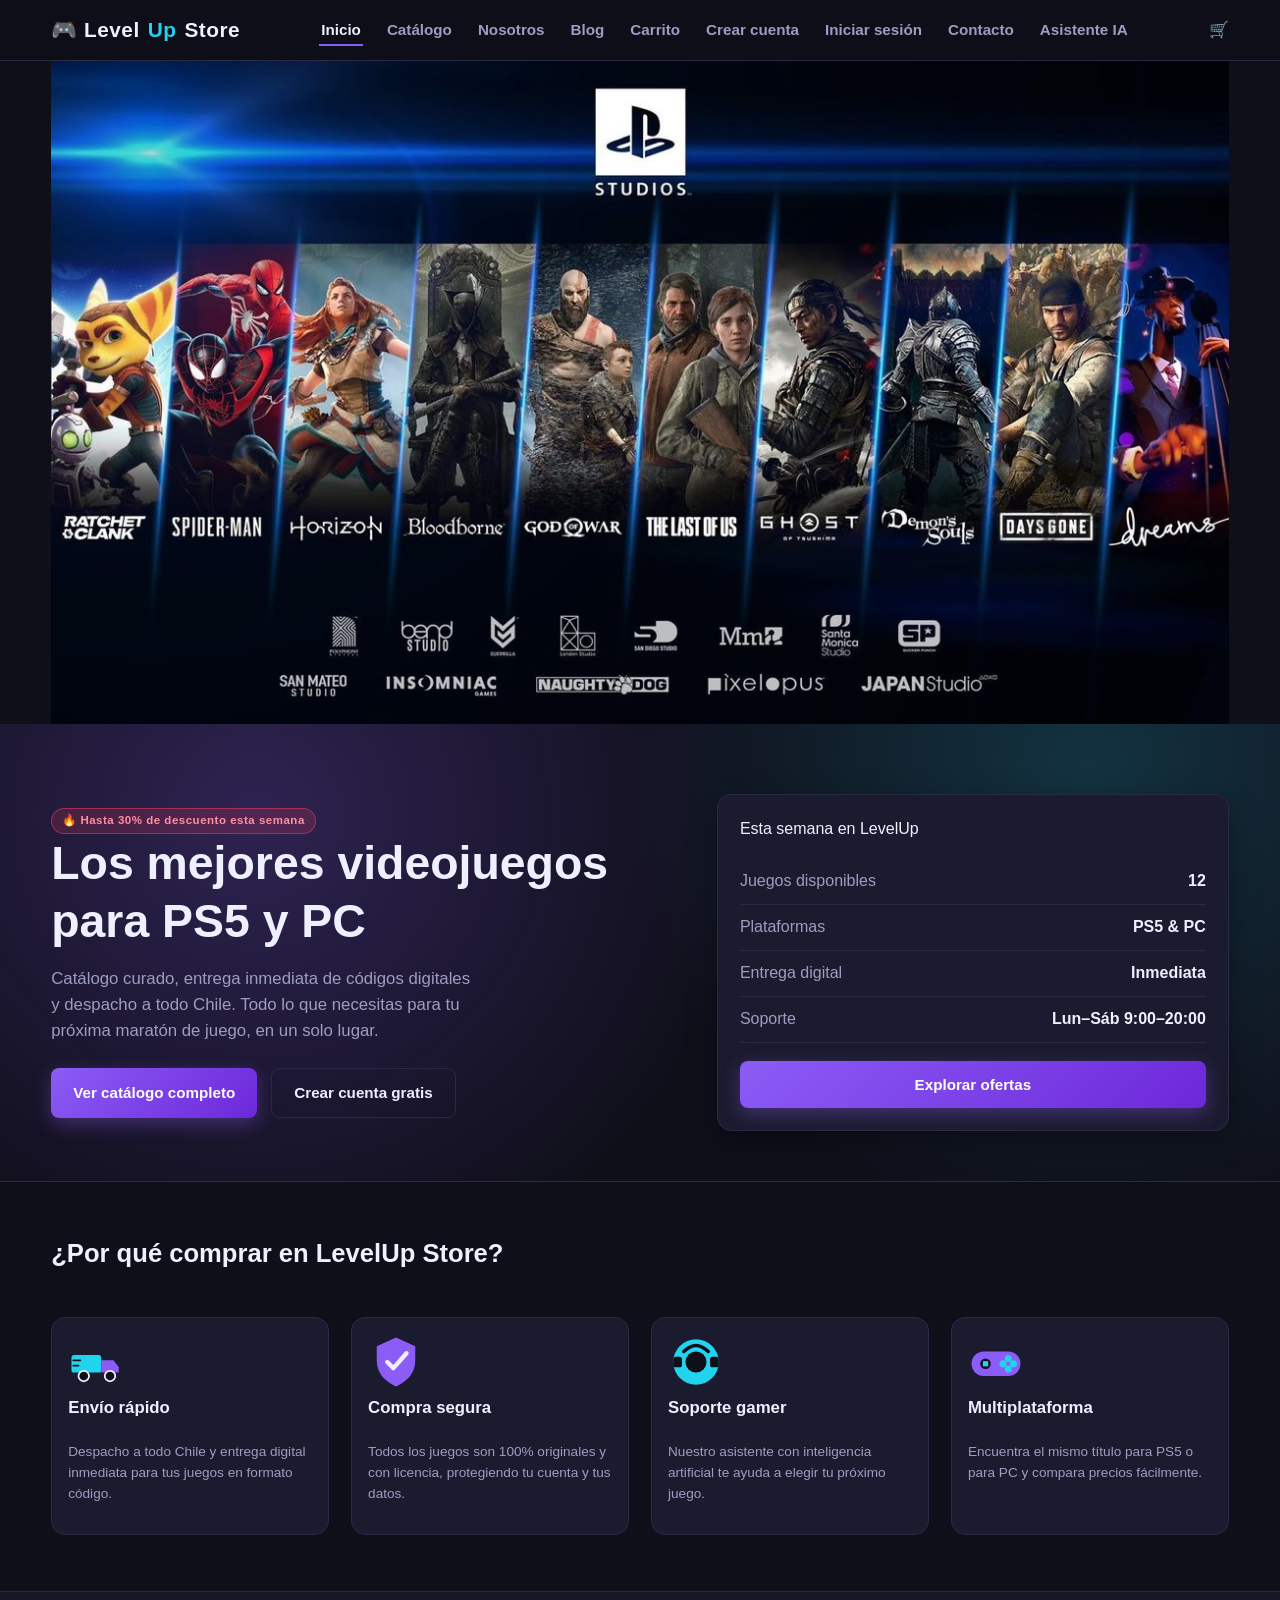
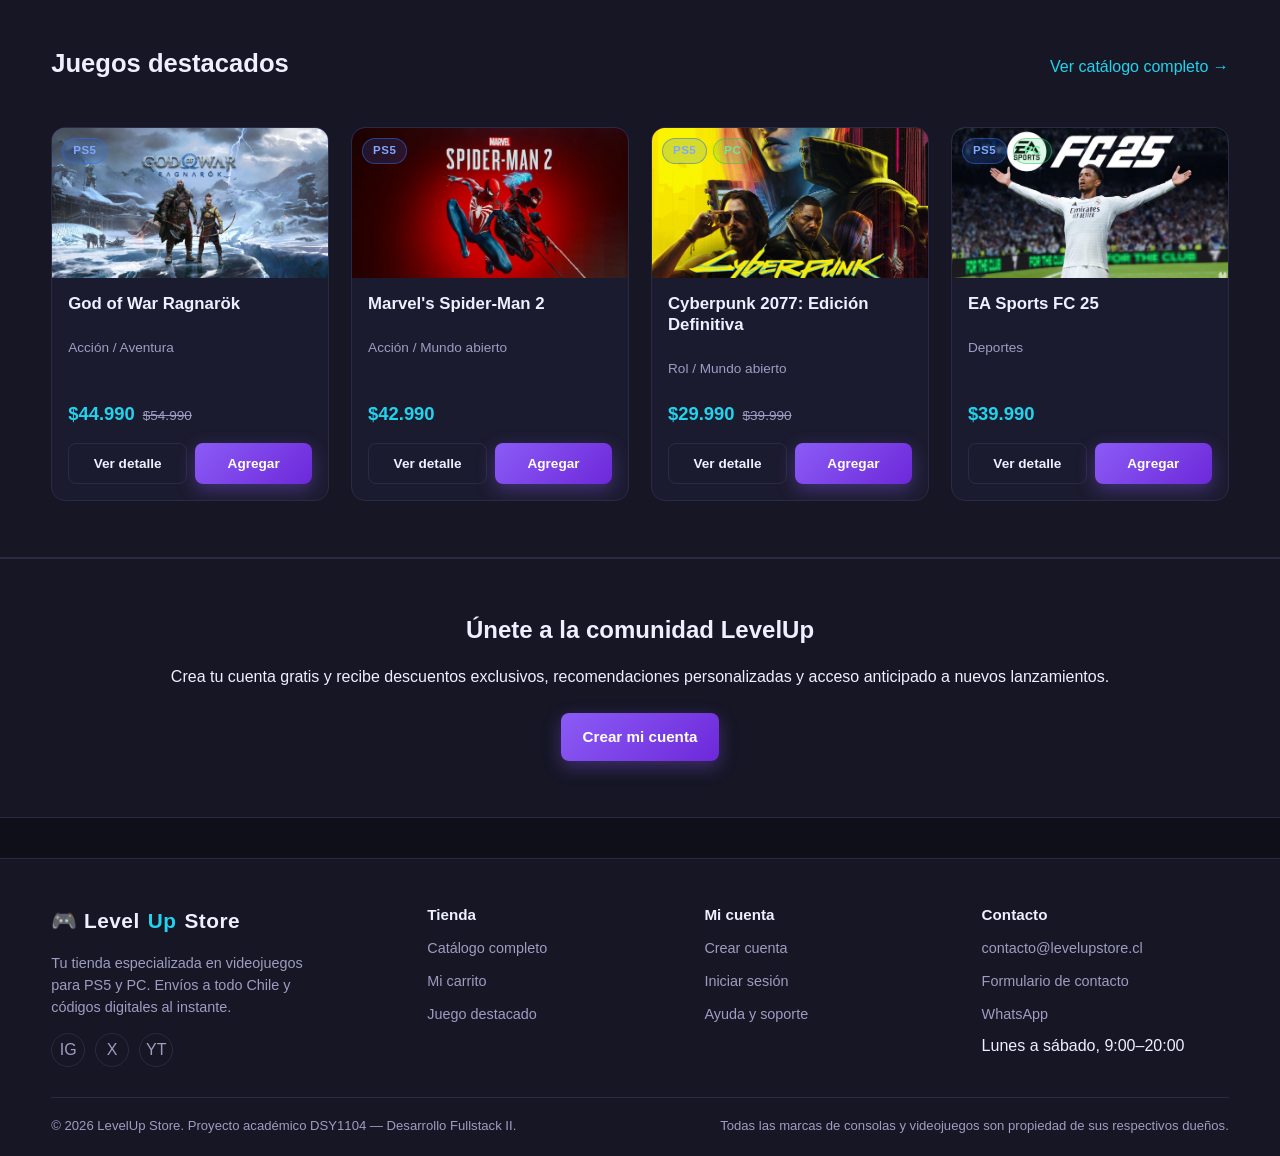
==== commit f67e8bf5: "Actualizar index.html" ====
--- a/levelup-store/index.html
+++ b/levelup-store/index.html
@@ -1,21 +1,27 @@
 <!DOCTYPE html>
 <html lang="es">
+
 <head>
     <meta charset="UTF-8">
     <meta name="viewport" content="width=device-width, initial-scale=1.0">
+
     <title>LevelUp Store | Tienda de videojuegos para PS5 y PC</title>
-    <meta name="description" content="LevelUp Store: compra videojuegos originales para PlayStation 5 y PC. Envíos a todo Chile, códigos digitales al instante y soporte especializado.">
+
+    <meta name="description"
+        content="LevelUp Store: compra videojuegos originales para PlayStation 5 y PC. Envíos a todo Chile, códigos digitales al instante y soporte especializado.">
+
     <link rel="stylesheet" href="assets/css/styles.css">
 </head>
 
 <body>
 
-    <a class="skip-link" href="#contenido">Saltar al contenido principal</a>
-
-    <!-- =====================================================
-         HEADER + NAV (presente en todas las páginas)
-         ===================================================== -->
+    <a class="skip-link" href="#contenido">
+        Saltar al contenido principal
+    </a>
+
+    <!-- HEADER -->
     <header class="site-header">
+
         <div class="contenedor navbar">
 
             <a href="index.html" class="logo">
@@ -32,296 +38,838 @@
             </button>
 
             <ul id="navLinks" class="nav-links">
-                <li><a href="index.html">Inicio</a></li>
-                <li><a href="catalogo.html">Catálogo</a></li>
-                <li><a href="carrito.html">Carrito</a></li>
-                <li><a href="registro.html">Crear cuenta</a></li>
-                <li><a href="login.html">Iniciar sesión</a></li>
-                <li><a href="contacto.html">Contacto</a></li>
-                <li><a href="asistente.html">🤖 Asistente IA</a></li>
+
+                <li>
+                    <a href="index.html" class="activo">
+                        Inicio
+                    </a>
+                </li>
+
+                <li>
+                    <a href="catalogo.html">
+                        Catálogo
+                    </a>
+                </li>
+
+                <li>
+                    <a href="nosotros.html">
+                        Nosotros
+                    </a>
+                </li>
+
+                <li>
+                    <a href="blog.html">
+                        Blog
+                    </a>
+                </li>
+
+                <li>
+                    <a href="carrito.html">
+                        Carrito
+                    </a>
+                </li>
+
+                <li>
+                    <a href="registro.html">
+                        Crear cuenta
+                    </a>
+                </li>
+
+                <li>
+                    <a href="login.html">
+                        Iniciar sesión
+                    </a>
+                </li>
+
+                <li>
+                    <a href="contacto.html">
+                        Contacto
+                    </a>
+                </li>
+
+                <li>
+                    <a href="asistente.html">
+                        Asistente IA
+                    </a>
+                </li>
+
             </ul>
 
             <div class="nav-acciones">
-                <a href="carrito.html" class="carrito-link" aria-label="Ver carrito de compras">
-                    🛒 <span id="carritoContador" class="carrito-badge" style="display:none;">0</span>
+
+                <a
+                    href="carrito.html"
+                    class="carrito-link"
+                    aria-label="Ver carrito de compras">
+
+                    🛒
+
+                    <span
+                        id="carritoContador"
+                        class="carrito-badge"
+                        style="display:none;">
+                        0
+                    </span>
+
                 </a>
+
             </div>
 
         </div>
+
     </header>
 
 
-    <!-- =====================================================
-         BANNER PROMOCIONAL (agregado por el compañero)
-         ===================================================== -->
+    <!-- BANNER -->
     <section class="banner-principal">
+
         <div class="contenedor">
+
             <a href="catalogo.html" class="banner-enlace">
-                <img src="assets/img/857f8ee8a1dcd86b99ddb9aee222f812.jpg" alt="Banner promocional LevelUp Store">
+
+                <img
+                    src="assets/img/857f8ee8a1dcd86b99ddb9aee222f812.jpg"
+                    alt="Banner promocional LevelUp Store">
+
             </a>
+
         </div>
+
     </section>
 
 
     <main id="contenido">
 
-        <!-- =====================================================
-             HERO / INICIO
-             ===================================================== -->
+        <!-- HERO -->
         <section id="inicio" class="hero">
+
             <div class="contenedor hero-grid">
 
                 <div>
-                    <span class="badge badge-oferta">🔥 Hasta 30% de descuento esta semana</span>
-                    <h1>Los mejores videojuegos para <span class="acento">PS5</span> y <span class="acento">PC</span></h1>
+
+                    <span class="badge badge-oferta">
+                        🔥 Hasta 30% de descuento esta semana
+                    </span>
+
+                    <h1>
+                        Los mejores videojuegos para
+                        <span class="acento">PS5</span>
+                        y
+                        <span class="acento">PC</span>
+                    </h1>
+
                     <p class="subtitulo">
-                        Catálogo curado, entrega inmediata de códigos digitales y despacho
-                        a todo Chile. Todo lo que necesitas para tu próxima maratón de
-                        juego, en un solo lugar.
+                        Catálogo curado, entrega inmediata de códigos digitales
+                        y despacho a todo Chile. Todo lo que necesitas para tu
+                        próxima maratón de juego, en un solo lugar.
                     </p>
 
                     <div class="hero-acciones">
-                        <a href="catalogo.html" class="btn btn-primario">Ver catálogo completo</a>
-                        <a href="registro.html" class="btn btn-secundario">Crear cuenta gratis</a>
+
+                        <a
+                            href="catalogo.html"
+                            class="btn btn-primario">
+                            Ver catálogo completo
+                        </a>
+
+                        <a
+                            href="registro.html"
+                            class="btn btn-secundario">
+                            Crear cuenta gratis
+                        </a>
+
                     </div>
+
                 </div>
 
+
                 <div class="hero-visual" aria-hidden="false">
-                    <p class="ayuda" style="margin-top:0;">Esta semana en LevelUp</p>
+
+                    <p class="ayuda" style="margin-top:0;">
+                        Esta semana en LevelUp
+                    </p>
+
                     <ul class="lista-especificaciones">
-                        <li><span>Juegos disponibles</span><strong id="statTotalJuegos">12</strong></li>
-                        <li><span>Plataformas</span><strong>PS5 &amp; PC</strong></li>
-                        <li><span>Entrega digital</span><strong>Inmediata</strong></li>
-                        <li><span>Soporte</span><strong>Lun–Sáb 9:00–20:00</strong></li>
+
+                        <li>
+                            <span>Juegos disponibles</span>
+                            <strong id="statTotalJuegos">12</strong>
+                        </li>
+
+                        <li>
+                            <span>Plataformas</span>
+                            <strong>PS5 &amp; PC</strong>
+                        </li>
+
+                        <li>
+                            <span>Entrega digital</span>
+                            <strong>Inmediata</strong>
+                        </li>
+
+                        <li>
+                            <span>Soporte</span>
+                            <strong>Lun–Sáb 9:00–20:00</strong>
+                        </li>
+
                     </ul>
-                    <a href="catalogo.html" class="btn btn-primario btn-ancho">Explorar ofertas</a>
+
+                    <a
+                        href="catalogo.html"
+                        class="btn btn-primario btn-ancho">
+                        Explorar ofertas
+                    </a>
+
                 </div>
 
             </div>
+
         </section>
 
 
-        <!-- =====================================================
-             POR QUÉ ELEGIRNOS (uso de <article> dentro de <section>)
-             ===================================================== -->
-        <section class="seccion" aria-labelledby="tituloBeneficios">
+        <!-- BENEFICIOS -->
+        <section
+            class="seccion"
+            aria-labelledby="tituloBeneficios">
+
             <div class="contenedor">
 
                 <div class="seccion-titulo">
-                    <h2 id="tituloBeneficios">¿Por qué comprar en LevelUp Store?</h2>
+
+                    <h2 id="tituloBeneficios">
+                        ¿Por qué comprar en LevelUp Store?
+                    </h2>
+
                 </div>
 
-                <div class="grilla-juegos" style="grid-template-columns: repeat(auto-fill, minmax(220px,1fr));">
-
+
+                <div
+                    class="grilla-juegos"
+                    style="grid-template-columns: repeat(auto-fill, minmax(220px,1fr));">
+
+
+                    <!-- ENVÍO -->
                     <article class="tarjeta-juego">
+
                         <div class="cuerpo">
-                            <img src="assets/img/icono-envio.svg" width="56" height="56" alt="Ícono de camión de reparto representando envío rápido">
-                            <h3>Envío rápido</h3>
-                            <p class="genero">Despacho a todo Chile y entrega digital inmediata para tus juegos en formato código.</p>
-                        </div>
+
+                            <img
+                                src="assets/img/icono-envio.svg"
+                                width="56"
+                                height="56"
+                                alt="Ícono de camión de reparto representando envío rápido">
+
+                            <h3>
+                                Envío rápido
+                            </h3>
+
+                            <p class="genero">
+                                Despacho a todo Chile y entrega digital inmediata
+                                para tus juegos en formato código.
+                            </p>
+
+                        </div>
+
                     </article>
 
+
+                    <!-- SEGURIDAD -->
                     <article class="tarjeta-juego">
+
                         <div class="cuerpo">
-                            <img src="assets/img/icono-seguridad.svg" width="56" height="56" alt="Ícono de escudo representando compra segura">
-                            <h3>Compra segura</h3>
-                            <p class="genero">Todos los juegos son 100% originales y con licencia, protegiendo tu cuenta y tus datos.</p>
-                        </div>
+
+                            <img
+                                src="assets/img/icono-seguridad.svg"
+                                width="56"
+                                height="56"
+                                alt="Ícono de escudo representando compra segura">
+
+                            <h3>
+                                Compra segura
+                            </h3>
+
+                            <p class="genero">
+                                Todos los juegos son 100% originales y con
+                                licencia, protegiendo tu cuenta y tus datos.
+                            </p>
+
+                        </div>
+
                     </article>
 
+
+                    <!-- SOPORTE -->
                     <article class="tarjeta-juego">
+
                         <div class="cuerpo">
-                            <img src="assets/img/icono-soporte.svg" width="56" height="56" alt="Ícono de auriculares representando soporte al cliente">
-                            <h3>Soporte gamer</h3>
-                            <p class="genero">Nuestro asistente con inteligencia artificial te ayuda a elegir tu próximo juego.</p>
-                        </div>
+
+                            <img
+                                src="assets/img/icono-soporte.svg"
+                                width="56"
+                                height="56"
+                                alt="Ícono de auriculares representando soporte al cliente">
+
+                            <h3>
+                                Soporte gamer
+                            </h3>
+
+                            <p class="genero">
+                                Nuestro asistente con inteligencia artificial
+                                te ayuda a elegir tu próximo juego.
+                            </p>
+
+                        </div>
+
                     </article>
 
+
+                    <!-- MULTIPLATAFORMA -->
                     <article class="tarjeta-juego">
+
                         <div class="cuerpo">
-                            <img src="assets/img/icono-controller.svg" width="56" height="56" alt="Ícono de control de videojuegos">
-                            <h3>Multiplataforma</h3>
-                            <p class="genero">Encuentra el mismo título para PS5 o para PC y compara precios fácilmente.</p>
-                        </div>
+
+                            <img
+                                src="assets/img/icono-controller.svg"
+                                width="56"
+                                height="56"
+                                alt="Ícono de control de videojuegos">
+
+                            <h3>
+                                Multiplataforma
+                            </h3>
+
+                            <p class="genero">
+                                Encuentra el mismo título para PS5 o para PC
+                                y compara precios fácilmente.
+                            </p>
+
+                        </div>
+
                     </article>
 
                 </div>
+
             </div>
+
         </section>
 
 
-        <!-- =====================================================
-             JUEGOS DESTACADOS
-             ===================================================== -->
-        <section class="seccion franja-alterna" aria-labelledby="tituloDestacados">
+        <!-- JUEGOS DESTACADOS -->
+        <section
+            class="seccion franja-alterna"
+            aria-labelledby="tituloDestacados">
+
             <div class="contenedor">
 
                 <div class="seccion-titulo">
-                    <h2 id="tituloDestacados">Juegos destacados</h2>
-                    <p><a href="catalogo.html">Ver catálogo completo →</a></p>
+
+                    <h2 id="tituloDestacados">
+                        Juegos destacados
+                    </h2>
+
+                    <p>
+                        <a href="catalogo.html">
+                            Ver catálogo completo →
+                        </a>
+                    </p>
+
                 </div>
 
+
                 <div class="grilla-juegos">
 
+
+                    <!-- GOD OF WAR -->
                     <article class="tarjeta-juego">
+
                         <div class="portada tema-accion">
-                            <img src="assets/img/juegos/gow-ragnarok.jpg" alt="Portada de God of War Ragnarök" onerror="this.style.display='none'">
-                            <div class="etiquetas"><span class="badge badge-ps5">PS5</span></div>
-                        </div>
+
+                            <img
+                                src="assets/img/juegos/gow-ragnarok.jpg"
+                                alt="Portada de God of War Ragnarök"
+                                onerror="this.style.display='none'">
+
+                            <div class="etiquetas">
+                                <span class="badge badge-ps5">
+                                    PS5
+                                </span>
+                            </div>
+
+                        </div>
+
+
                         <div class="cuerpo">
-                            <h3>God of War Ragnarök</h3>
-                            <p class="genero">Acción / Aventura</p>
+
+                            <h3>
+                                God of War Ragnarök
+                            </h3>
+
+                            <p class="genero">
+                                Acción / Aventura
+                            </p>
+
                             <div class="precio">
-                                <span class="actual">$44.990</span>
-                                <span class="anterior">$54.990</span>
-                            </div>
+
+                                <span class="actual">
+                                    $44.990
+                                </span>
+
+                                <span class="anterior">
+                                    $54.990
+                                </span>
+
+                            </div>
+
+
                             <div class="acciones">
-                                <a href="producto.html?id=gow-ragnarok" class="btn btn-secundario">Ver detalle</a>
-                                <button type="button" class="btn btn-primario" data-agregar="gow-ragnarok">Agregar</button>
-                            </div>
-                        </div>
+
+                                <a
+                                    href="producto.html?id=gow-ragnarok"
+                                    class="btn btn-secundario">
+                                    Ver detalle
+                                </a>
+
+                                <button
+                                    type="button"
+                                    class="btn btn-primario"
+                                    data-agregar="gow-ragnarok">
+                                    Agregar
+                                </button>
+
+                            </div>
+
+                        </div>
+
                     </article>
 
+
+                    <!-- SPIDER-MAN -->
                     <article class="tarjeta-juego">
+
                         <div class="portada tema-accion">
-                            <img src="assets/img/juegos/spiderman-2.jpg" alt="Portada de Marvel's Spider-Man 2" onerror="this.style.display='none'">
-                            <div class="etiquetas"><span class="badge badge-ps5">PS5</span></div>
-                        </div>
+
+                            <img
+                                src="assets/img/juegos/spiderman-2.jpg"
+                                alt="Portada de Marvel's Spider-Man 2"
+                                onerror="this.style.display='none'">
+
+                            <div class="etiquetas">
+
+                                <span class="badge badge-ps5">
+                                    PS5
+                                </span>
+
+                            </div>
+
+                        </div>
+
+
                         <div class="cuerpo">
-                            <h3>Marvel's Spider-Man 2</h3>
-                            <p class="genero">Acción / Mundo abierto</p>
-                            <div class="precio"><span class="actual">$42.990</span></div>
+
+                            <h3>
+                                Marvel's Spider-Man 2
+                            </h3>
+
+                            <p class="genero">
+                                Acción / Mundo abierto
+                            </p>
+
+                            <div class="precio">
+
+                                <span class="actual">
+                                    $42.990
+                                </span>
+
+                            </div>
+
+
                             <div class="acciones">
-                                <a href="producto.html?id=spiderman-2" class="btn btn-secundario">Ver detalle</a>
-                                <button type="button" class="btn btn-primario" data-agregar="spiderman-2">Agregar</button>
-                            </div>
-                        </div>
+
+                                <a
+                                    href="producto.html?id=spiderman-2"
+                                    class="btn btn-secundario">
+                                    Ver detalle
+                                </a>
+
+                                <button
+                                    type="button"
+                                    class="btn btn-primario"
+                                    data-agregar="spiderman-2">
+                                    Agregar
+                                </button>
+
+                            </div>
+
+                        </div>
+
                     </article>
 
+
+                    <!-- CYBERPUNK -->
                     <article class="tarjeta-juego">
+
                         <div class="portada tema-rol">
-                            <img src="assets/img/juegos/cyberpunk.jpg" alt="Portada de Cyberpunk 2077: Edición Definitiva" onerror="this.style.display='none'">
-                            <div class="etiquetas"><span class="badge badge-ps5">PS5</span><span class="badge badge-pc">PC</span></div>
-                        </div>
+
+                            <img
+                                src="assets/img/juegos/cyberpunk.jpg"
+                                alt="Portada de Cyberpunk 2077: Edición Definitiva"
+                                onerror="this.style.display='none'">
+
+                            <div class="etiquetas">
+
+                                <span class="badge badge-ps5">
+                                    PS5
+                                </span>
+
+                                <span class="badge badge-pc">
+                                    PC
+                                </span>
+
+                            </div>
+
+                        </div>
+
+
                         <div class="cuerpo">
-                            <h3>Cyberpunk 2077: Edición Definitiva</h3>
-                            <p class="genero">Rol / Mundo abierto</p>
+
+                            <h3>
+                                Cyberpunk 2077: Edición Definitiva
+                            </h3>
+
+                            <p class="genero">
+                                Rol / Mundo abierto
+                            </p>
+
                             <div class="precio">
-                                <span class="actual">$29.990</span>
-                                <span class="anterior">$39.990</span>
-                            </div>
+
+                                <span class="actual">
+                                    $29.990
+                                </span>
+
+                                <span class="anterior">
+                                    $39.990
+                                </span>
+
+                            </div>
+
+
                             <div class="acciones">
-                                <a href="producto.html?id=cyberpunk" class="btn btn-secundario">Ver detalle</a>
-                                <button type="button" class="btn btn-primario" data-agregar="cyberpunk">Agregar</button>
-                            </div>
-                        </div>
+
+                                <a
+                                    href="producto.html?id=cyberpunk"
+                                    class="btn btn-secundario">
+                                    Ver detalle
+                                </a>
+
+                                <button
+                                    type="button"
+                                    class="btn btn-primario"
+                                    data-agregar="cyberpunk">
+                                    Agregar
+                                </button>
+
+                            </div>
+
+                        </div>
+
                     </article>
 
+
+                    <!-- EA SPORTS FC 25 -->
                     <article class="tarjeta-juego">
+
                         <div class="portada tema-deporte">
-                            <img src="assets/img/juegos/eafc25.jpg" alt="Portada de EA Sports FC 25" onerror="this.style.display='none'">
-                            <div class="etiquetas"><span class="badge badge-ps5">PS5</span><span class="badge badge-pc">PC</span></div>
-                        </div>
+
+                            <img
+                                src="assets/img/juegos/eafc25.jpg"
+                                alt="Portada de EA Sports FC 25"
+                                onerror="this.style.display='none'">
+
+                            <div class="etiquetas">
+
+                                <span class="badge badge-ps5">
+                                    PS5
+                                </span>
+
+                                <span class="badge badge-pc">
+                                    PC
+                                </span>
+
+                            </div>
+
+                        </div>
+
+
                         <div class="cuerpo">
-                            <h3>EA Sports FC 25</h3>
-                            <p class="genero">Deportes</p>
-                            <div class="precio"><span class="actual">$39.990</span></div>
+
+                            <h3>
+                                EA Sports FC 25
+                            </h3>
+
+                            <p class="genero">
+                                Deportes
+                            </p>
+
+                            <div class="precio">
+
+                                <span class="actual">
+                                    $39.990
+                                </span>
+
+                            </div>
+
+
                             <div class="acciones">
-                                <a href="producto.html?id=eafc25" class="btn btn-secundario">Ver detalle</a>
-                                <button type="button" class="btn btn-primario" data-agregar="eafc25">Agregar</button>
-                            </div>
-                        </div>
+
+                                <a
+                                    href="producto.html?id=eafc25"
+                                    class="btn btn-secundario">
+                                    Ver detalle
+                                </a>
+
+                                <button
+                                    type="button"
+                                    class="btn btn-primario"
+                                    data-agregar="eafc25">
+                                    Agregar
+                                </button>
+
+                            </div>
+
+                        </div>
+
                     </article>
 
                 </div>
+
             </div>
+
         </section>
 
 
-        
-        <!-- =====================================================
-             LLAMADO A LA ACCIÓN FINAL
-             ===================================================== -->
-        <section class="seccion franja-alterna" aria-labelledby="tituloCta">
-            <div class="contenedor" style="text-align:center;">
-                <h2 id="tituloCta">Únete a la comunidad LevelUp</h2>
-                <p class="subtitulo" style="margin:0 auto 24px;">
-                    Crea tu cuenta gratis y recibe descuentos exclusivos, recomendaciones
-                    personalizadas y acceso anticipado a nuevos lanzamientos.
+        <!-- LLAMADO A LA ACCIÓN -->
+        <section
+            class="seccion franja-alterna"
+            aria-labelledby="tituloCta">
+
+            <div
+                class="contenedor"
+                style="text-align:center;">
+
+                <h2 id="tituloCta">
+                    Únete a la comunidad LevelUp
+                </h2>
+
+                <p
+                    class="subtitulo"
+                    style="margin:0 auto 24px;">
+
+                    Crea tu cuenta gratis y recibe descuentos exclusivos,
+                    recomendaciones personalizadas y acceso anticipado
+                    a nuevos lanzamientos.
+
                 </p>
-                <a href="registro.html" class="btn btn-primario">Crear mi cuenta</a>
+
+                <a
+                    href="registro.html"
+                    class="btn btn-primario">
+                    Crear mi cuenta
+                </a>
+
             </div>
+
         </section>
 
     </main>
 
 
-    <!-- =====================================================
-         FOOTER (presente en todas las páginas)
-         ===================================================== -->
+    <!-- FOOTER -->
     <footer class="site-footer">
+
         <div class="contenedor footer-grid">
 
+
             <div class="footer-marca">
-                <a href="index.html" class="logo">🎮 Level<span class="acento">Up</span> Store</a>
-                <p>Tu tienda especializada en videojuegos para PS5 y PC. Envíos a todo Chile y códigos digitales al instante.</p>
-                <div class="footer-social" aria-label="Redes sociales">
-                    <a href="#" aria-label="Instagram">IG</a>
-                    <a href="#" aria-label="X (Twitter)">X</a>
-                    <a href="#" aria-label="YouTube">YT</a>
+
+                <a href="index.html" class="logo">
+                    🎮 Level<span class="acento">Up</span> Store
+                </a>
+
+                <p>
+                    Tu tienda especializada en videojuegos para PS5 y PC.
+                    Envíos a todo Chile y códigos digitales al instante.
+                </p>
+
+                <div
+                    class="footer-social"
+                    aria-label="Redes sociales">
+
+                    <a href="#" aria-label="Instagram">
+                        IG
+                    </a>
+
+                    <a href="#" aria-label="X (Twitter)">
+                        X
+                    </a>
+
+                    <a href="#" aria-label="YouTube">
+                        YT
+                    </a>
+
                 </div>
+
             </div>
 
+
             <div>
-                <h4>Tienda</h4>
+
+                <h4>
+                    Tienda
+                </h4>
+
                 <ul>
-                    <li><a href="catalogo.html">Catálogo completo</a></li>
-                    <li><a href="carrito.html">Mi carrito</a></li>
-                    <li><a href="producto.html?id=gow-ragnarok">Juego destacado</a></li>
+
+                    <li>
+                        <a href="catalogo.html">
+                            Catálogo completo
+                        </a>
+                    </li>
+
+                    <li>
+                        <a href="carrito.html">
+                            Mi carrito
+                        </a>
+                    </li>
+
+                    <li>
+                        <a href="producto.html?id=gow-ragnarok">
+                            Juego destacado
+                        </a>
+                    </li>
+
                 </ul>
+
             </div>
 
+
             <div>
-                <h4>Mi cuenta</h4>
+
+                <h4>
+                    Mi cuenta
+                </h4>
+
                 <ul>
-                    <li><a href="registro.html">Crear cuenta</a></li>
-                    <li><a href="login.html">Iniciar sesión</a></li>
-                    <li><a href="contacto.html">Ayuda y soporte</a></li>
+
+                    <li>
+                        <a href="registro.html">
+                            Crear cuenta
+                        </a>
+                    </li>
+
+                    <li>
+                        <a href="login.html">
+                            Iniciar sesión
+                        </a>
+                    </li>
+
+                    <li>
+                        <a href="contacto.html">
+                            Ayuda y soporte
+                        </a>
+                    </li>
+
                 </ul>
+
             </div>
 
+
             <div>
-                <h4>Contacto</h4>
+
+                <h4>
+                    Contacto
+                </h4>
+
                 <ul>
-                    <li><a href="mailto:contacto@levelupstore.cl">contacto@levelupstore.cl</a></li>
-                    <li><a href="contacto.html">Formulario de contacto</a></li>
-                    <li><a href="https://wa.me/56900000000" target="_blank" rel="noopener">WhatsApp</a></li>
-                    <li>Lunes a sábado, 9:00–20:00</li>
+
+                    <li>
+                        <a href="mailto:contacto@levelupstore.cl">
+                            contacto@levelupstore.cl
+                        </a>
+                    </li>
+
+                    <li>
+                        <a href="contacto.html">
+                            Formulario de contacto
+                        </a>
+                    </li>
+
+                    <li>
+                        <a
+                            href="https://wa.me/56900000000"
+                            target="_blank"
+                            rel="noopener">
+                            WhatsApp
+                        </a>
+                    </li>
+
+                    <li>
+                        Lunes a sábado, 9:00–20:00
+                    </li>
+
                 </ul>
+
             </div>
 
         </div>
 
+
         <div class="contenedor footer-legal">
-            <span>© <span id="anioActual">2026</span> LevelUp Store. Proyecto académico DSY1104 — Desarrollo Fullstack II.</span>
-            <span>Todas las marcas de consolas y videojuegos son propiedad de sus respectivos dueños.</span>
+
+            <span>
+                © <span id="anioActual">2026</span>
+                LevelUp Store. Proyecto académico DSY1104 —
+                Desarrollo Fullstack II.
+            </span>
+
+            <span>
+                Todas las marcas de consolas y videojuegos son
+                propiedad de sus respectivos dueños.
+            </span>
+
         </div>
+
     </footer>
 
 
+    <!-- JAVASCRIPT -->
     <script src="assets/js/datos-juegos.js"></script>
     <script src="assets/js/main.js"></script>
+
     <script>
-        // Conecta los botones "Agregar" de esta página con el carrito global.
-        document.querySelectorAll("[data-agregar]").forEach(function (boton) {
-            boton.addEventListener("click", function () {
-                const juego = buscarJuegoPorId(boton.dataset.agregar);
-                if (juego) {
-                    agregarAlCarrito(juego);
-                }
+
+        document
+            .querySelectorAll("[data-agregar]")
+            .forEach(function (boton) {
+
+                boton.addEventListener(
+                    "click",
+                    function () {
+
+                        const juego =
+                            buscarJuegoPorId(
+                                boton.dataset.agregar
+                            );
+
+                        if (juego) {
+                            agregarAlCarrito(juego);
+                        }
+
+                    }
+                );
+
             });
-        });
+
     </script>
 
 </body>
-</html>
+
+</html>
--- a/levelup-store/assets/css/styles.css
+++ b/levelup-store/assets/css/styles.css
@@ -1,14 +1,9 @@
 /* =========================================================================
-   LEVELUP STORE — HOJA DE ESTILOS EXTERNA PERSONALIZADA
-   Se enlaza desde TODAS las páginas HTML del sitio para garantizar una
-   apariencia visual consistente (Requisito 1.d de la Evaluación Parcial 1).
-   No depende de ningún framework externo (Bootstrap, Tailwind, etc.):
-   100% CSS propio, para que el sitio funcione también sin conexión a
-   internet durante la presentación.
+   LEVELUP STORE — HOJA DE ESTILOS PRINCIPAL
    ========================================================================= */
 
 /* -------------------------------------------------------------------------
-   1. VARIABLES GLOBALES (Design Tokens)
+   1. VARIABLES GLOBALES
    ------------------------------------------------------------------------- */
 :root {
     --bg: #0f0f1a;
@@ -56,7 +51,9 @@
     line-height: 1.55;
 }
 
-img, svg, video {
+img,
+svg,
+video {
     max-width: 100%;
     display: block;
 }
@@ -70,7 +67,10 @@
     text-decoration: underline;
 }
 
-h1, h2, h3, h4 {
+h1,
+h2,
+h3,
+h4 {
     line-height: 1.25;
     margin-top: 0;
 }
@@ -106,7 +106,7 @@
 }
 
 /* -------------------------------------------------------------------------
-   3. ENCABEZADO / NAVEGACIÓN (header + nav, en todas las páginas)
+   3. ENCABEZADO Y NAVEGACIÓN
    ------------------------------------------------------------------------- */
 .site-header {
     position: sticky;
@@ -243,7 +243,9 @@
     font-weight: 700;
     font-size: 0.95rem;
     cursor: pointer;
-    transition: transform var(--transicion), box-shadow var(--transicion), background var(--transicion);
+    transition: transform var(--transicion),
+                box-shadow var(--transicion),
+                background var(--transicion);
     text-decoration: none;
 }
 
@@ -252,7 +254,11 @@
 }
 
 .btn-primario {
-    background: linear-gradient(135deg, var(--primario), var(--primario-oscuro));
+    background: linear-gradient(
+        135deg,
+        var(--primario),
+        var(--primario-oscuro)
+    );
     color: white;
     box-shadow: 0 6px 18px rgba(139, 92, 246, 0.35);
 }
@@ -319,12 +325,21 @@
 }
 
 /* -------------------------------------------------------------------------
-   5. HERO / SECCIONES DE INTRODUCCIÓN
+   5. HERO Y SECCIONES DE INTRODUCCIÓN
    ------------------------------------------------------------------------- */
 .hero {
     padding: 70px 0 50px;
-    background: radial-gradient(circle at 20% 20%, rgba(139, 92, 246, 0.25), transparent 45%),
-                radial-gradient(circle at 85% 10%, rgba(34, 211, 238, 0.18), transparent 40%);
+    background:
+        radial-gradient(
+            circle at 20% 20%,
+            rgba(139, 92, 246, 0.25),
+            transparent 45%
+        ),
+        radial-gradient(
+            circle at 85% 10%,
+            rgba(34, 211, 238, 0.18),
+            transparent 40%
+        );
     border-bottom: 1px solid var(--borde);
 }
 
@@ -370,7 +385,11 @@
 .page-hero {
     padding: 46px 0;
     border-bottom: 1px solid var(--borde);
-    background: linear-gradient(180deg, rgba(139, 92, 246, 0.12), transparent);
+    background: linear-gradient(
+        180deg,
+        rgba(139, 92, 246, 0.12),
+        transparent
+    );
 }
 
 .page-hero p {
@@ -410,7 +429,7 @@
 }
 
 /* -------------------------------------------------------------------------
-   7. GRILLA DE PRODUCTOS (articles de juegos)
+   7. GRILLA DE PRODUCTOS
    ------------------------------------------------------------------------- */
 .grilla-juegos {
     display: grid;
@@ -425,7 +444,8 @@
     overflow: hidden;
     display: flex;
     flex-direction: column;
-    transition: transform var(--transicion), border-color var(--transicion);
+    transition: transform var(--transicion),
+                border-color var(--transicion);
 }
 
 .tarjeta-juego:hover {
@@ -441,23 +461,22 @@
     font-size: 2.4rem;
     color: rgba(255, 255, 255, 0.85);
     position: relative;
-    overflow: hidden; /* recorta cualquier cosa que se salga del cuadro (incluida la imagen) */
-}
-
-/* Imagen de portada del juego: llena todo el cuadro sin deformarse */
+    overflow: hidden;
+}
+
 .portada img {
     position: absolute;
     inset: 0;
     width: 100%;
     height: 100%;
-    object-fit: cover; /* recorta lo que sobra, en vez de estirar la imagen */
+    object-fit: cover;
     z-index: 0;
 }
 
 .portada span.icono {
     filter: drop-shadow(0 4px 8px rgba(0, 0, 0, 0.4));
     position: relative;
-    z-index: 1; /* queda por encima de la imagen, como respaldo si no hay foto */
+    z-index: 1;
 }
 
 .portada .etiquetas {
@@ -466,7 +485,7 @@
     left: 10px;
     display: flex;
     gap: 6px;
-    z-index: 2; /* los badges PS5/PC siempre quedan visibles sobre la imagen */
+    z-index: 2;
 }
 
 .tarjeta-juego .cuerpo {
@@ -518,15 +537,33 @@
     font-size: 0.85rem;
 }
 
-/* Gradientes distintos por género para diferenciar portadas sin usar
-   imágenes con derechos de autor de terceros */
-.tema-accion   { background: linear-gradient(135deg, #7c3aed, #312e81); }
-.tema-mundo    { background: linear-gradient(135deg, #0891b2, #164e63); }
-.tema-carreras { background: linear-gradient(135deg, #ea580c, #7c2d12); }
-.tema-rol      { background: linear-gradient(135deg, #dc2626, #450a0a); }
-.tema-deporte  { background: linear-gradient(135deg, #16a34a, #052e16); }
-.tema-mundo2   { background: linear-gradient(135deg, #4338ca, #1e1b4b); }
-.tema-sandbox  { background: linear-gradient(135deg, #ca8a04, #422006); }
+.tema-accion {
+    background: linear-gradient(135deg, #7c3aed, #312e81);
+}
+
+.tema-mundo {
+    background: linear-gradient(135deg, #0891b2, #164e63);
+}
+
+.tema-carreras {
+    background: linear-gradient(135deg, #ea580c, #7c2d12);
+}
+
+.tema-rol {
+    background: linear-gradient(135deg, #dc2626, #450a0a);
+}
+
+.tema-deporte {
+    background: linear-gradient(135deg, #16a34a, #052e16);
+}
+
+.tema-mundo2 {
+    background: linear-gradient(135deg, #4338ca, #1e1b4b);
+}
+
+.tema-sandbox {
+    background: linear-gradient(135deg, #ca8a04, #422006);
+}
 
 /* -------------------------------------------------------------------------
    8. FILTROS DE CATÁLOGO
@@ -656,7 +693,6 @@
     padding: 4px;
 }
 
-/* Estados de validación (equivalentes propios a is-valid / is-invalid) */
 .campo-invalido {
     border-color: var(--peligro) !important;
     box-shadow: 0 0 0 3px rgba(244, 63, 94, 0.15) !important;
@@ -717,7 +753,8 @@
     height: 100%;
     width: 0%;
     background: var(--peligro);
-    transition: width var(--transicion), background var(--transicion);
+    transition: width var(--transicion),
+                background var(--transicion);
 }
 
 .form-fila {
@@ -755,7 +792,7 @@
 }
 
 /* -------------------------------------------------------------------------
-   10. PRODUCTO / VIDEO EMBEBIDO
+   10. PRODUCTO Y VIDEO
    ------------------------------------------------------------------------- */
 .detalle-producto {
     display: grid;
@@ -801,7 +838,7 @@
 }
 
 /* -------------------------------------------------------------------------
-   11. ASISTENTE IA Y WHATSAPP (contacto.html)
+   11. ASISTENTE IA Y WHATSAPP
    ------------------------------------------------------------------------- */
 .panel-ia {
     background: var(--bg-card);
@@ -842,7 +879,7 @@
 }
 
 /* -------------------------------------------------------------------------
-   12. PIE DE PÁGINA (footer, en todas las páginas)
+   12. PIE DE PÁGINA
    ------------------------------------------------------------------------- */
 .site-footer {
     background: var(--bg-alt);
@@ -929,7 +966,7 @@
 }
 
 /* -------------------------------------------------------------------------
-   13. MIGAS DE PAN / UTILIDADES
+   13. MIGAS DE PAN Y UTILIDADES
    ------------------------------------------------------------------------- */
 .migas {
     color: var(--texto-muted);
@@ -1004,3 +1041,118 @@
     padding-top: 12px;
     margin-top: 12px;
 }
+
+/* -------------------------------------------------------------------------
+   14. NOSOTROS
+   ------------------------------------------------------------------------- */
+.grilla-dos {
+    display: grid;
+    grid-template-columns: repeat(2, minmax(0, 1fr));
+    gap: 24px;
+    align-items: start;
+}
+
+@media (max-width: 760px) {
+    .grilla-dos {
+        grid-template-columns: 1fr;
+    }
+}
+
+/* -------------------------------------------------------------------------
+   15. BLOG
+   ------------------------------------------------------------------------- */
+.grilla-blog {
+    display: grid;
+    grid-template-columns: repeat(2, minmax(0, 1fr));
+    gap: 24px;
+}
+
+.blog-card {
+    background: var(--bg-card);
+    border: 1px solid var(--borde);
+    border-radius: var(--radius);
+    overflow: hidden;
+    box-shadow: var(--sombra);
+    transition: transform var(--transicion),
+                border-color var(--transicion);
+}
+
+.blog-card:hover {
+    transform: translateY(-4px);
+    border-color: var(--secundario);
+}
+
+.blog-card .cuerpo {
+    padding: 22px;
+}
+
+.blog-card h3 {
+    margin: 12px 0;
+}
+
+.blog-card p {
+    color: var(--texto-muted);
+    line-height: 1.7;
+}
+
+.blog-card .btn {
+    margin-top: 12px;
+}
+
+@media (max-width: 760px) {
+    .grilla-blog {
+        grid-template-columns: 1fr;
+    }
+}
+
+/* -------------------------------------------------------------------------
+   16. DETALLE DE ARTÍCULOS DEL BLOG
+   ------------------------------------------------------------------------- */
+.articulo-blog {
+    max-width: 900px;
+    margin: 0 auto;
+    background: var(--bg-card);
+    border: 1px solid var(--borde);
+    border-radius: var(--radius);
+    padding: 32px;
+    box-shadow: var(--sombra);
+}
+
+.articulo-blog h2,
+.articulo-blog h3 {
+    margin-top: 28px;
+    margin-bottom: 12px;
+}
+
+.articulo-blog p {
+    color: var(--texto-muted);
+    line-height: 1.8;
+    margin-bottom: 16px;
+}
+
+.articulo-blog ul,
+.articulo-blog ol {
+    color: var(--texto-muted);
+    line-height: 1.8;
+    padding-left: 24px;
+    margin-bottom: 18px;
+}
+
+.blog-imagen-principal {
+    width: 100%;
+    max-height: 440px;
+    object-fit: cover;
+    border-radius: var(--radius);
+    margin-bottom: 26px;
+    display: block;
+}
+
+.articulo-blog .btn {
+    margin-top: 18px;
+}
+
+@media (max-width: 600px) {
+    .articulo-blog {
+        padding: 22px 18px;
+    }
+}
